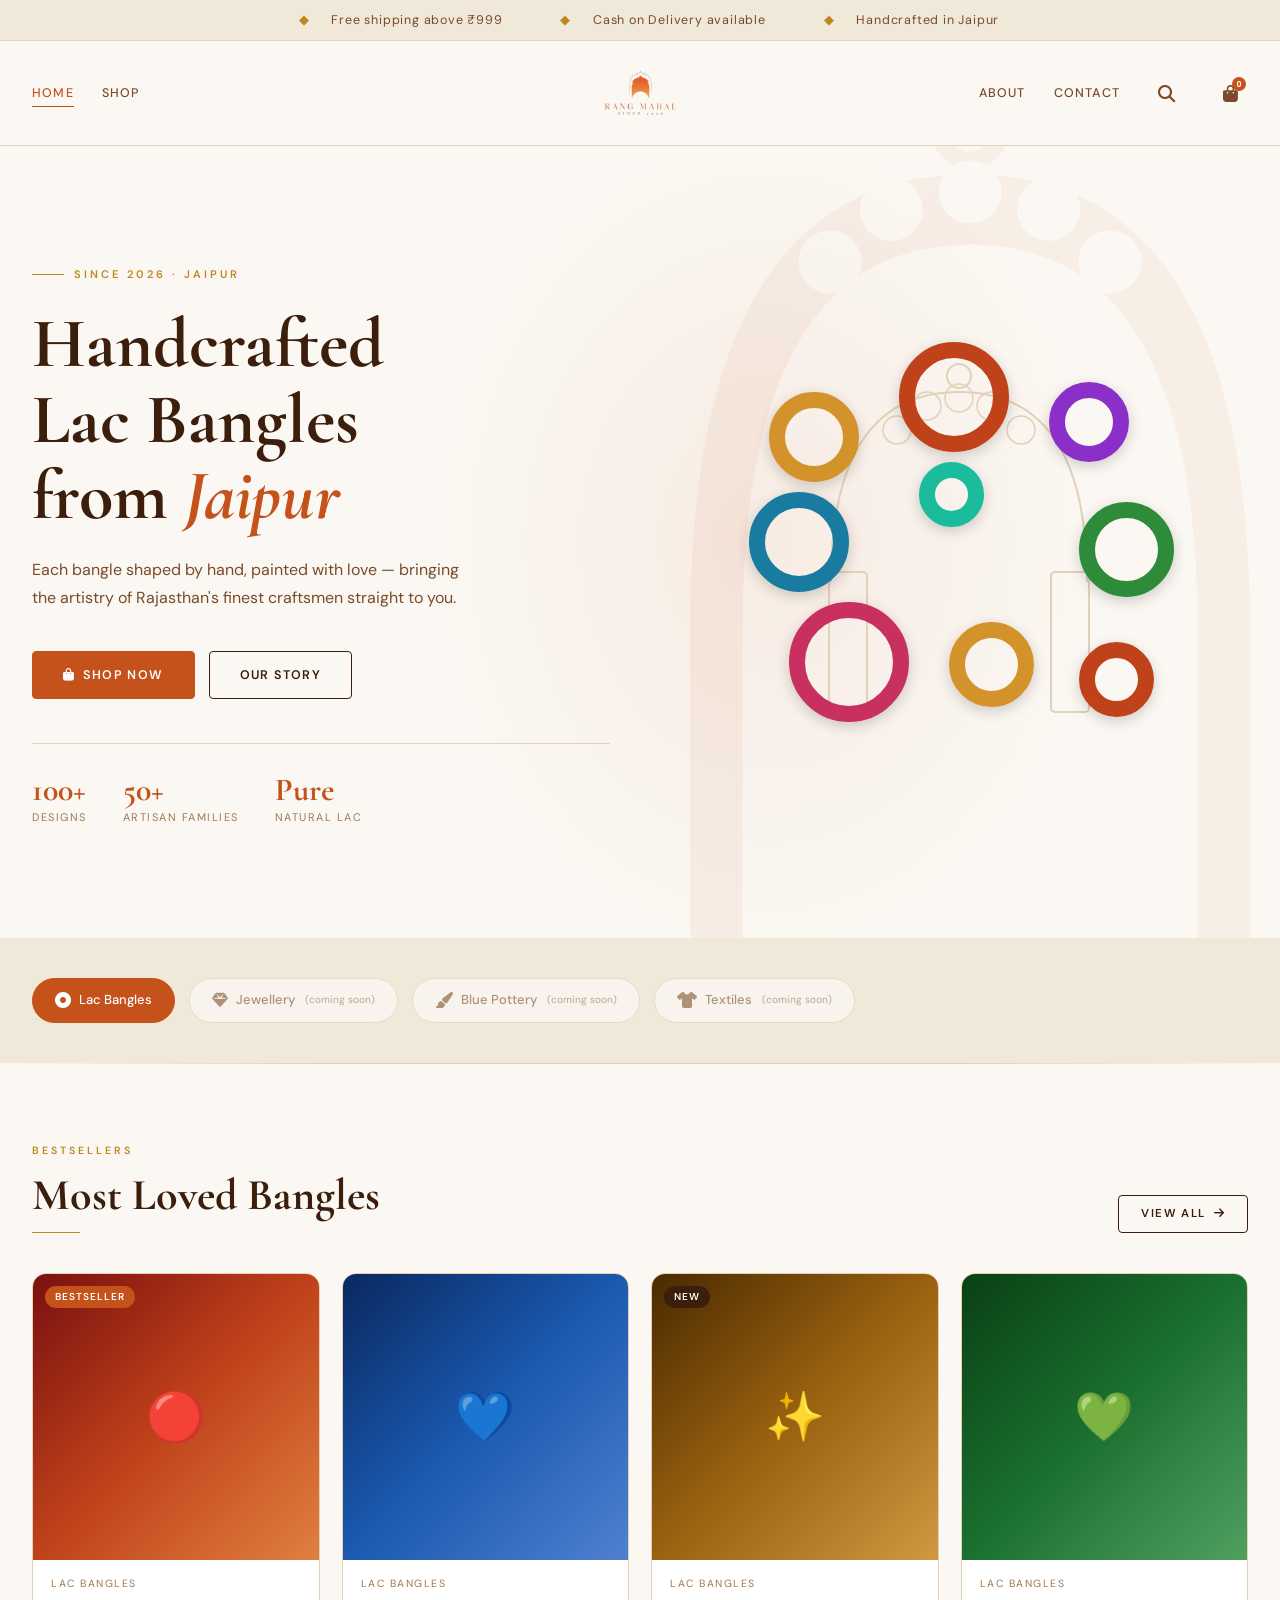
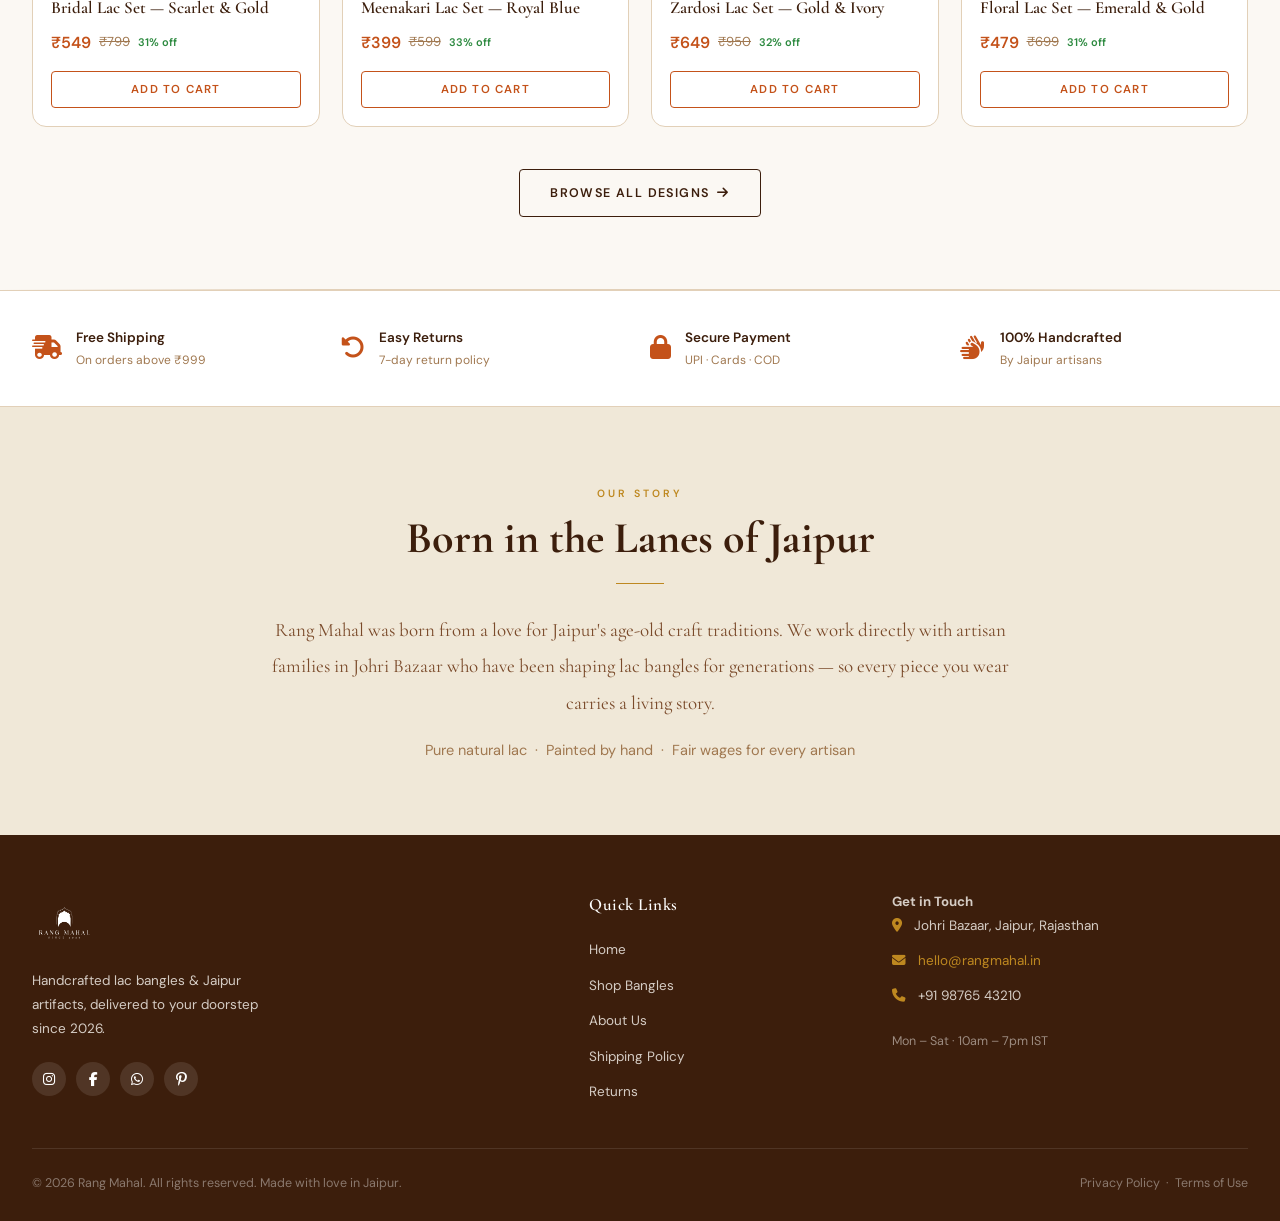
==== index.html @ 9840b1d2 "Homepage completed" ====
<!DOCTYPE html>
<html lang="en">
<head>
  <meta charset="UTF-8" />
  <meta name="viewport" content="width=device-width, initial-scale=1.0" />
  <title>Rang Mahal — Handcrafted Lac Bangles from Jaipur</title>
  <link rel="stylesheet" href="assets/css/styles.css" />
  <link rel="stylesheet" href="https://cdnjs.cloudflare.com/ajax/libs/font-awesome/6.5.0/css/all.min.css" />
  <style>

    /* ═══════════════════════════════════════════
       HERO
    ═══════════════════════════════════════════ */
    .hero {
      min-height: 88vh;
      background: var(--cream);
      display: flex; align-items: center;
      position: relative; overflow: hidden;
    }

    /* Subtle arch watermark in background */
    .hero-bg-arch {
      position: absolute;
      right: -40px; top: 50%;
      transform: translateY(-50%);
      width: 55%; max-width: 700px;
      pointer-events: none;
      opacity: 0.055;
    }

    /* Warm radial glow */
    .hero::before {
      content: '';
      position: absolute;
      top: -10%; left: 30%;
      width: 60%; height: 120%;
      background: radial-gradient(ellipse at center, rgba(196,82,26,0.08) 0%, transparent 65%);
      pointer-events: none;
    }

    .hero-wrap {
      max-width: 1280px; margin: 0 auto; padding: 60px 32px;
      display: grid; grid-template-columns: 1fr 1fr;
      align-items: center; gap: 60px;
      width: 100%; position: relative; z-index: 2;
    }

    /* ── Hero Text ─────────────────────────────── */
    .hero-eyebrow {
      display: inline-flex; align-items: center; gap: 10px;
      font-size: 11px; font-weight: 600; letter-spacing: 3px; text-transform: uppercase;
      color: var(--gold); margin-bottom: 22px;
    }
    .hero-eyebrow span { width: 32px; height: 1px; background: var(--gold); display: block; }

    .hero-title {
      font-family: 'Cormorant Garamond', serif;
      font-size: clamp(40px, 5.5vw, 72px);
      font-weight: 700; line-height: 1.08;
      color: var(--brown); margin-bottom: 22px;
    }
    .hero-title em { color: var(--orange); font-style: italic; }

    .hero-sub {
      font-size: 16px; color: var(--text-2); line-height: 1.8;
      margin-bottom: 38px; max-width: 430px;
    }

    .hero-ctas { display: flex; gap: 14px; flex-wrap: wrap; }

    .hero-note {
      margin-top: 44px; padding-top: 30px;
      border-top: 1px solid var(--border);
      display: flex; gap: 36px;
    }
    .hero-note-num {
      font-family: 'Cormorant Garamond', serif;
      font-size: 32px; font-weight: 700; color: var(--orange); line-height: 1;
    }
    .hero-note-label {
      font-size: 11px; letter-spacing: 1.5px; text-transform: uppercase;
      color: var(--text-3); margin-top: 3px;
    }

    /* ── Hero Visual: Bangle Art ───────────────── */
    .hero-visual {
      display: flex; align-items: center; justify-content: center;
    }

    .bangle-stage {
      position: relative;
      width: 440px; height: 440px;
    }

    /* Central arch frame */
    .bangle-arch {
      position: absolute; top: 50%; left: 50%;
      transform: translate(-50%, -50%);
      width: 300px; height: 360px;
    }

    /* Individual bangle rings positioned around */
    .ring {
      position: absolute;
      border-radius: 50%;
      border-style: solid;
      border-width: 16px;
      box-shadow: 0 4px 14px rgba(0,0,0,0.18);
      animation: float var(--dur, 4s) ease-in-out infinite;
      animation-delay: var(--delay, 0s);
    }

    @keyframes float {
      0%, 100% { transform: translateY(0); }
      50%       { transform: translateY(-8px); }
    }

    /* Ring positions & colors */
    .r1  { width:110px;height:110px; top:20px;  left:160px; border-color:#C0421A; --dur:3.8s; --delay:0s; }
    .r2  { width:90px; height:90px;  top:70px;  left:30px;  border-color:#D4922A; --dur:4.2s; --delay:0.4s; }
    .r3  { width:80px; height:80px;  top:60px;  left:310px; border-color:#8B2FC9; --dur:3.6s; --delay:0.8s; }
    .r4  { width:100px;height:100px; top:170px; left:10px;  border-color:#1A7BA0; --dur:4.5s; --delay:0.2s; }
    .r5  { width:95px; height:95px;  top:180px; left:340px; border-color:#2E8B3A; --dur:4.0s; --delay:1.0s; }
    .r6  { width:120px;height:120px; top:280px; left:50px;  border-color:#C83060; --dur:3.9s; --delay:0.6s; }
    .r7  { width:85px; height:85px;  top:300px; left:210px; border-color:#D4922A; --dur:4.3s; --delay:1.2s; }
    .r8  { width:75px; height:75px;  top:320px; left:340px; border-color:#C0421A; --dur:3.7s; --delay:0.3s; }
    .r9  { width:65px; height:65px;  top:140px; left:180px; border-color:#1ABC9C; --dur:4.1s; --delay:0.9s; }

    /* ═══════════════════════════════════════════
       DIVIDER
    ═══════════════════════════════════════════ */
    .divider {
      height: 1px;
      background: linear-gradient(to right, transparent, var(--border) 25%, var(--border) 75%, transparent);
    }

    /* ═══════════════════════════════════════════
       FEATURED PRODUCTS (HOMEPAGE)
    ═══════════════════════════════════════════ */
    .products-section { background: var(--cream); }

    .sec-head-row {
      display: flex; align-items: flex-end; justify-content: space-between;
      margin-bottom: 40px; flex-wrap: wrap; gap: 16px;
    }
    .sec-head-row .sec-tag  { text-align: left; }
    .sec-head-row .sec-title{ text-align: left; }

    /* ═══════════════════════════════════════════
       CATEGORY STRIP (scalable for future)
    ═══════════════════════════════════════════ */
    .cat-strip-section { background: var(--cream-2); padding: 40px 32px; }
    .cat-strip {
      max-width: 1280px; margin: 0 auto;
      display: flex; gap: 14px; flex-wrap: wrap;
    }
    .cat-pill {
      display: inline-flex; align-items: center; gap: 8px;
      padding: 11px 22px; border-radius: 40px;
      background: var(--white); border: 1.5px solid var(--border);
      font-size: 13px; font-weight: 500; color: var(--text-2);
      cursor: pointer; transition: all var(--t);
      text-decoration: none;
    }
    .cat-pill.active,
    .cat-pill:hover {
      background: var(--orange); color: #fff; border-color: var(--orange);
    }
    .cat-pill i { font-size: 16px; }
    .cat-pill .coming { font-size: 10px; opacity: 0.7; margin-left: 2px; }

    /* ═══════════════════════════════════════════
       PROMISE STRIP
    ═══════════════════════════════════════════ */
    .promise-section { background: var(--white); padding: 36px 32px; border-top: 1px solid var(--border); border-bottom: 1px solid var(--border); }
    .promise-row {
      max-width: 1280px; margin: 0 auto;
      display: grid; grid-template-columns: repeat(4,1fr);
      gap: 20px;
    }
    .promise-item {
      display: flex; align-items: center; gap: 14px;
    }
    .promise-icon { font-size: 24px; color: var(--orange); flex-shrink: 0; }
    .promise-title { font-size: 13.5px; font-weight: 600; color: var(--brown); }
    .promise-sub   { font-size: 12px; color: var(--text-3); margin-top: 2px; }

    /* ═══════════════════════════════════════════
       RESPONSIVE
    ═══════════════════════════════════════════ */
    @media (max-width: 900px) {
      .hero-wrap   { grid-template-columns: 1fr; }
      .hero-visual { display: none; }
      .promise-row { grid-template-columns: repeat(2,1fr); }
    }
    @media (max-width: 520px) {
      .hero-note { gap: 24px; flex-wrap: wrap; }
      .promise-row { grid-template-columns: 1fr; gap: 14px; }
      .cat-strip-section { padding: 30px 18px; }
    }
  </style>
</head>
<body>

<!-- ── Announcement Bar ─────────────────────────────────── -->
<div class="top-bar">
  <span><span class="dot">◆</span> Free shipping above ₹999</span>
  <span><span class="dot">◆</span> Cash on Delivery available</span>
  <span><span class="dot">◆</span> Handcrafted in Jaipur</span>
</div>

<!-- ── Navbar ──────────────────────────────────────────── -->
<nav class="navbar">
  <div class="nav-wrap">
    <div class="nav-links">
      <a href="index.html" class="nav-link active">Home</a>
      <a href="catalogue.html" class="nav-link">Shop</a>
    </div>

    <div class="nav-logo">
      <a href="index.html"><img src="assets/images/logo.png" alt="Rang Mahal" /></a>
    </div>

    <div class="nav-links nav-links-right">
      <a href="#about" class="nav-link">About</a>
      <a href="#contact" class="nav-link">Contact</a>
      <button class="nav-icon" title="Search"><i class="fas fa-search"></i></button>
      <button class="nav-icon" title="Cart" id="cartIcon">
        <i class="fas fa-shopping-bag"></i>
        <span class="cart-count" id="cartCount">0</span>
      </button>
    </div>
  </div>
</nav>

<!-- ═══════════════════════════════════════════════════════
     HERO
═══════════════════════════════════════════════════════ -->
<section class="hero">

  <!-- Large arch watermark background -->
  <svg class="hero-bg-arch" viewBox="0 0 400 500" fill="none" xmlns="http://www.w3.org/2000/svg">
    <!-- Pillars -->
    <rect x="40" y="280" width="50" height="200" fill="#C4521A"/>
    <rect x="310" y="280" width="50" height="200" fill="#C4521A"/>
    <!-- Main arch -->
    <path d="M40 300 Q40 40 200 40 Q360 40 360 300" fill="#C4521A"/>
    <!-- Inner opening -->
    <path d="M70 300 Q70 80 200 80 Q330 80 330 300 L330 480 L70 480 Z" fill="white"/>
    <!-- Finial top -->
    <circle cx="200" cy="15" r="22" fill="#C4521A"/>
    <circle cx="200" cy="15" r="12" fill="white"/>
    <!-- Scallop details -->
    <circle cx="120" cy="90"  r="18" fill="white"/>
    <circle cx="155" cy="60"  r="18" fill="white"/>
    <circle cx="200" cy="50"  r="18" fill="white"/>
    <circle cx="245" cy="60"  r="18" fill="white"/>
    <circle cx="280" cy="90"  r="18" fill="white"/>
  </svg>

  <div class="hero-wrap">
    <!-- Text -->
    <div class="hero-text">
      <div class="hero-eyebrow">
        <span></span> Since 2026 · Jaipur
      </div>
      <h1 class="hero-title">
        Handcrafted<br />Lac Bangles<br />from <em>Jaipur</em>
      </h1>
      <p class="hero-sub">
        Each bangle shaped by hand, painted with love — bringing the artistry
        of Rajasthan's finest craftsmen straight to you.
      </p>
      <div class="hero-ctas">
        <a href="catalogue.html" class="btn btn-solid">
          <i class="fas fa-shopping-bag"></i> Shop Now
        </a>
        <a href="#about" class="btn btn-outline">Our Story</a>
      </div>
      <div class="hero-note">
        <div class="hero-note-item">
          <div class="hero-note-num">100+</div>
          <div class="hero-note-label">Designs</div>
        </div>
        <div class="hero-note-item">
          <div class="hero-note-num">50+</div>
          <div class="hero-note-label">Artisan families</div>
        </div>
        <div class="hero-note-item">
          <div class="hero-note-num">Pure</div>
          <div class="hero-note-label">Natural Lac</div>
        </div>
      </div>
    </div>

    <!-- Bangle ring art -->
    <div class="hero-visual">
      <div class="bangle-stage">
        <!-- Arch outline behind rings -->
        <svg class="bangle-arch" viewBox="0 0 300 360" fill="none" xmlns="http://www.w3.org/2000/svg">
          <rect x="20" y="210" width="38" height="140" rx="4" fill="none" stroke="#E2D0B8" stroke-width="2"/>
          <rect x="242" y="210" width="38" height="140" rx="4" fill="none" stroke="#E2D0B8" stroke-width="2"/>
          <path d="M22 220 Q22 30 150 30 Q278 30 278 220" stroke="#E2D0B8" stroke-width="2" fill="none"/>
          <circle cx="150" cy="14" r="12" stroke="#E2D0B8" stroke-width="2" fill="none"/>
          <!-- Scallops -->
          <circle cx="88"  cy="68" r="14" stroke="#E2D0B8" stroke-width="1.5" fill="none"/>
          <circle cx="118" cy="44" r="14" stroke="#E2D0B8" stroke-width="1.5" fill="none"/>
          <circle cx="150" cy="36" r="14" stroke="#E2D0B8" stroke-width="1.5" fill="none"/>
          <circle cx="182" cy="44" r="14" stroke="#E2D0B8" stroke-width="1.5" fill="none"/>
          <circle cx="212" cy="68" r="14" stroke="#E2D0B8" stroke-width="1.5" fill="none"/>
        </svg>
        <!-- Rings -->
        <div class="ring r1"></div>
        <div class="ring r2"></div>
        <div class="ring r3"></div>
        <div class="ring r4"></div>
        <div class="ring r5"></div>
        <div class="ring r6"></div>
        <div class="ring r7"></div>
        <div class="ring r8"></div>
        <div class="ring r9"></div>
      </div>
    </div>
  </div>
</section>

<!-- ═══════════════════════════════════════════════════════
     CATEGORIES (scalable — just lac bangles now)
═══════════════════════════════════════════════════════ -->
<div class="cat-strip-section">
  <div class="cat-strip">
    <a href="catalogue.html" class="cat-pill active">
      <i class="fas fa-circle-dot"></i> Lac Bangles
    </a>
    <span class="cat-pill" style="opacity:0.55;cursor:default;">
      <i class="fas fa-gem"></i> Jewellery <span class="coming">(coming soon)</span>
    </span>
    <span class="cat-pill" style="opacity:0.55;cursor:default;">
      <i class="fas fa-paint-brush"></i> Blue Pottery <span class="coming">(coming soon)</span>
    </span>
    <span class="cat-pill" style="opacity:0.55;cursor:default;">
      <i class="fas fa-shirt"></i> Textiles <span class="coming">(coming soon)</span>
    </span>
  </div>
</div>

<div class="divider"></div>

<!-- ═══════════════════════════════════════════════════════
     FEATURED PRODUCTS
═══════════════════════════════════════════════════════ -->
<section class="section products-section">
  <div class="inner">
    <div class="sec-head-row">
      <div>
        <div class="sec-tag">Bestsellers</div>
        <h2 class="sec-title">Most Loved Bangles</h2>
        <div class="sec-rule" style="margin:12px 0 0;"></div>
      </div>
      <a href="catalogue.html" class="btn btn-outline btn-sm">
        View All <i class="fas fa-arrow-right"></i>
      </a>
    </div>

    <div class="grid-4">
      <!-- Card 1 -->
      <div class="card">
        <div class="card-img">
          <div class="ph ph-red">🔴</div>
          <div class="card-badge badge-hot">Bestseller</div>
          <button class="card-wish"><i class="far fa-heart"></i></button>
        </div>
        <div class="card-body">
          <div class="card-sub">Lac Bangles</div>
          <div class="card-name">Bridal Lac Set — Scarlet &amp; Gold</div>
          <div class="card-price">
            <span class="price-now">₹549</span>
            <span class="price-was">₹799</span>
            <span class="price-off">31% off</span>
          </div>
        </div>
        <div class="card-footer">
          <button class="card-btn" onclick="addCart(this)">Add to Cart</button>
        </div>
      </div>

      <!-- Card 2 -->
      <div class="card">
        <div class="card-img">
          <div class="ph ph-blue">💙</div>
          <button class="card-wish"><i class="far fa-heart"></i></button>
        </div>
        <div class="card-body">
          <div class="card-sub">Lac Bangles</div>
          <div class="card-name">Meenakari Lac Set — Royal Blue</div>
          <div class="card-price">
            <span class="price-now">₹399</span>
            <span class="price-was">₹599</span>
            <span class="price-off">33% off</span>
          </div>
        </div>
        <div class="card-footer">
          <button class="card-btn" onclick="addCart(this)">Add to Cart</button>
        </div>
      </div>

      <!-- Card 3 -->
      <div class="card">
        <div class="card-img">
          <div class="ph ph-gold">✨</div>
          <div class="card-badge badge-new">New</div>
          <button class="card-wish"><i class="far fa-heart"></i></button>
        </div>
        <div class="card-body">
          <div class="card-sub">Lac Bangles</div>
          <div class="card-name">Zardosi Lac Set — Gold &amp; Ivory</div>
          <div class="card-price">
            <span class="price-now">₹649</span>
            <span class="price-was">₹950</span>
            <span class="price-off">32% off</span>
          </div>
        </div>
        <div class="card-footer">
          <button class="card-btn" onclick="addCart(this)">Add to Cart</button>
        </div>
      </div>

      <!-- Card 4 -->
      <div class="card">
        <div class="card-img">
          <div class="ph ph-green">💚</div>
          <button class="card-wish"><i class="far fa-heart"></i></button>
        </div>
        <div class="card-body">
          <div class="card-sub">Lac Bangles</div>
          <div class="card-name">Floral Lac Set — Emerald &amp; Gold</div>
          <div class="card-price">
            <span class="price-now">₹479</span>
            <span class="price-was">₹699</span>
            <span class="price-off">31% off</span>
          </div>
        </div>
        <div class="card-footer">
          <button class="card-btn" onclick="addCart(this)">Add to Cart</button>
        </div>
      </div>
    </div>

    <div style="text-align:center;margin-top:42px;">
      <a href="catalogue.html" class="btn btn-outline">
        Browse All Designs <i class="fas fa-arrow-right"></i>
      </a>
    </div>
  </div>
</section>

<div class="divider"></div>

<!-- ═══════════════════════════════════════════════════════
     PROMISE STRIP
═══════════════════════════════════════════════════════ -->
<div class="promise-section">
  <div class="promise-row">
    <div class="promise-item">
      <div class="promise-icon"><i class="fas fa-truck-fast"></i></div>
      <div>
        <div class="promise-title">Free Shipping</div>
        <div class="promise-sub">On orders above ₹999</div>
      </div>
    </div>
    <div class="promise-item">
      <div class="promise-icon"><i class="fas fa-rotate-left"></i></div>
      <div>
        <div class="promise-title">Easy Returns</div>
        <div class="promise-sub">7-day return policy</div>
      </div>
    </div>
    <div class="promise-item">
      <div class="promise-icon"><i class="fas fa-lock"></i></div>
      <div>
        <div class="promise-title">Secure Payment</div>
        <div class="promise-sub">UPI · Cards · COD</div>
      </div>
    </div>
    <div class="promise-item">
      <div class="promise-icon"><i class="fas fa-hands"></i></div>
      <div>
        <div class="promise-title">100% Handcrafted</div>
        <div class="promise-sub">By Jaipur artisans</div>
      </div>
    </div>
  </div>
</div>

<!-- ═══════════════════════════════════════════════════════
     ABOUT (minimal)
═══════════════════════════════════════════════════════ -->
<section class="section" id="about" style="background:var(--cream-2);">
  <div class="inner" style="max-width:760px;text-align:center;">
    <div class="sec-tag">Our Story</div>
    <h2 class="sec-title" style="margin-bottom:20px;">
      Born in the Lanes of Jaipur
    </h2>
    <div class="sec-rule" style="margin:0 auto 28px;"></div>
    <p style="font-family:'Cormorant Garamond',serif;font-size:19px;color:var(--text-2);line-height:1.9;">
      Rang Mahal was born from a love for Jaipur's age-old craft traditions. We work directly with
      artisan families in Johri Bazaar who have been shaping lac bangles for generations — so every
      piece you wear carries a living story.
    </p>
    <p style="font-size:14.5px;color:var(--text-3);margin-top:16px;line-height:1.8;">
      Pure natural lac &nbsp;·&nbsp; Painted by hand &nbsp;·&nbsp; Fair wages for every artisan
    </p>
  </div>
</section>

<!-- ═══════════════════════════════════════════════════════
     FOOTER
═══════════════════════════════════════════════════════ -->
<footer class="footer" id="contact">
  <div class="footer-grid">
    <!-- Brand -->
    <div>
      <div class="footer-logo"><img src="assets/images/logo.png" alt="Rang Mahal" /></div>
      <p class="footer-desc">
        Handcrafted lac bangles &amp; Jaipur artifacts, delivered to your doorstep since 2026.
      </p>
      <div class="footer-socials">
        <a href="#" class="social-btn"><i class="fab fa-instagram"></i></a>
        <a href="#" class="social-btn"><i class="fab fa-facebook-f"></i></a>
        <a href="#" class="social-btn"><i class="fab fa-whatsapp"></i></a>
        <a href="#" class="social-btn"><i class="fab fa-pinterest-p"></i></a>
      </div>
    </div>

    <!-- Links -->
    <div class="footer-col">
      <h5>Quick Links</h5>
      <ul class="footer-list">
        <li><a href="index.html">Home</a></li>
        <li><a href="catalogue.html">Shop Bangles</a></li>
        <li><a href="#about">About Us</a></li>
        <li><a href="#">Shipping Policy</a></li>
        <li><a href="#">Returns</a></li>
      </ul>
    </div>

    <!-- Contact -->
    <div class="footer-contact">
      <h5>Get in Touch</h5>
      <p>
        <i class="fas fa-location-dot" style="color:var(--gold);margin-right:8px;"></i>
        Johri Bazaar, Jaipur, Rajasthan
      </p>
      <p style="margin-top:8px;">
        <i class="fas fa-envelope" style="color:var(--gold);margin-right:8px;"></i>
        <a href="mailto:hello@rangmahal.in">hello@rangmahal.in</a>
      </p>
      <p style="margin-top:8px;">
        <i class="fas fa-phone" style="color:var(--gold);margin-right:8px;"></i>
        +91 98765 43210
      </p>
      <p style="margin-top:20px;font-size:12.5px;color:rgba(251,248,243,0.5);">Mon – Sat · 10am – 7pm IST</p>
    </div>
  </div>

  <div class="footer-bottom">
    <span>© 2026 Rang Mahal. All rights reserved. Made with love in Jaipur.</span>
    <span>Privacy Policy &nbsp;·&nbsp; Terms of Use</span>
  </div>
</footer>

<script>
  let cartCount = 0;
  function addCart(btn) {
    cartCount++;
    document.getElementById('cartCount').textContent = cartCount;
    btn.textContent = '✓ Added';
    btn.style.background = '#2D8A40';
    btn.style.color = '#fff';
    btn.style.borderColor = '#2D8A40';
    setTimeout(() => {
      btn.textContent = 'Add to Cart';
      btn.style.cssText = '';
    }, 1600);
  }
</script>
</body>
</html>
---- assets/css/styles.css ----
/* ============================================================
   RANG MAHAL — Global Styles
   Cream #FBF8F3 | Orange #C4521A | Brown #3C1E0C | Gold #BE8820
   ============================================================ */

@import url('https://fonts.googleapis.com/css2?family=Cormorant+Garamond:ital,wght@0,400;0,500;0,600;0,700;1,400;1,600&family=DM+Sans:wght@300;400;500;600&display=swap');

*, *::before, *::after { box-sizing: border-box; margin: 0; padding: 0; }

:root {
  --cream:     #FBF8F3;
  --cream-2:   #F0E8D8;
  --white:     #FFFFFF;
  --brown:     #3C1E0C;
  --brown-2:   #7A4A2A;
  --orange:    #C4521A;
  --orange-2:  #E06B2A;
  --gold:      #BE8820;
  --border:    #E2D0B8;
  --text:      #3C1E0C;
  --text-2:    #7A4A2A;
  --text-3:    #A07850;
  --shadow:    0 2px 16px rgba(60,30,12,0.09);
  --shadow-2:  0 8px 36px rgba(60,30,12,0.14);
  --r:         8px;
  --r-lg:      14px;
  --t:         0.25s ease;
}

html { scroll-behavior: smooth; }

body {
  font-family: 'DM Sans', sans-serif;
  background: var(--cream);
  color: var(--text);
  line-height: 1.6;
  overflow-x: hidden;
}

img { display: block; max-width: 100%; }
a   { text-decoration: none; color: inherit; }

/* ── Announcement Bar ─────────────────────────────────────── */
.top-bar {
  background: var(--cream-2);
  border-bottom: 1px solid var(--border);
  text-align: center;
  padding: 10px 20px;
  font-size: 12.5px;
  color: var(--brown-2);
  letter-spacing: 0.8px;
}
.top-bar span { margin: 0 18px; }
.top-bar .dot { color: var(--gold); }

/* ── Navbar ───────────────────────────────────────────────── */
.navbar {
  background: var(--cream);
  border-bottom: 1px solid var(--border);
  position: sticky; top: 0; z-index: 999;
}
.nav-wrap {
  max-width: 1280px; margin: 0 auto;
  padding: 0 32px;
  display: grid;
  grid-template-columns: 1fr auto 1fr;
  align-items: center;
  height: 104px;
}
.nav-links { display: flex; align-items: center; gap: 28px; }
.nav-links-right { justify-content: flex-end; }

.nav-link {
  font-size: 12.5px; font-weight: 500;
  letter-spacing: 1.2px; text-transform: uppercase;
  color: var(--text-2);
  transition: color var(--t);
  position: relative;
}
.nav-link::after {
  content: ''; position: absolute; bottom: -4px; left: 0;
  width: 0; height: 1px; background: var(--orange);
  transition: width var(--t);
}
.nav-link:hover,
.nav-link.active { color: var(--orange); }
.nav-link:hover::after,
.nav-link.active::after { width: 100%; }

.nav-logo img { height: 90px; display: block; }

.nav-icon {
  background: none; border: none; cursor: pointer;
  color: var(--text-2); font-size: 17px;
  transition: color var(--t); position: relative;
  width: 36px; height: 36px;
  display: flex; align-items: center; justify-content: center;
  border-radius: 50%;
}
.nav-icon:hover { color: var(--orange); background: var(--cream-2); }

.cart-count {
  position: absolute; top: 2px; right: 2px;
  background: var(--orange); color: #fff;
  font-size: 9px; font-weight: 700;
  width: 14px; height: 14px; border-radius: 50%;
  display: flex; align-items: center; justify-content: center;
}

/* ── Buttons ──────────────────────────────────────────────── */
.btn {
  display: inline-flex; align-items: center; gap: 8px;
  padding: 13px 30px; border-radius: 4px;
  font-family: 'DM Sans', sans-serif;
  font-size: 12.5px; font-weight: 600;
  letter-spacing: 1.4px; text-transform: uppercase;
  cursor: pointer; border: 1.5px solid transparent;
  transition: all var(--t);
}
.btn-solid {
  background: var(--orange); color: #fff; border-color: var(--orange);
}
.btn-solid:hover { background: var(--brown); border-color: var(--brown); }

.btn-outline {
  background: transparent; color: var(--brown); border-color: var(--brown);
}
.btn-outline:hover { background: var(--brown); color: var(--cream); }

.btn-sm { padding: 9px 22px; font-size: 11.5px; }

/* ── Product Card ─────────────────────────────────────────── */
.card {
  background: var(--white);
  border-radius: var(--r-lg);
  overflow: hidden;
  border: 1px solid var(--border);
  transition: box-shadow var(--t), transform var(--t);
}
.card:hover { box-shadow: var(--shadow-2); transform: translateY(-4px); }

.card-img {
  aspect-ratio: 1/1;
  overflow: hidden;
  background: var(--cream-2);
  position: relative;
}
.card-img img,
.card-placeholder {
  width: 100%; height: 100%;
  object-fit: cover;
  transition: transform 0.4s ease;
}
.card:hover .card-img img,
.card:hover .card-placeholder { transform: scale(1.05); }

.card-badge {
  position: absolute; top: 12px; left: 12px;
  padding: 3px 10px; border-radius: 20px;
  font-size: 10px; font-weight: 600; letter-spacing: 1px;
  text-transform: uppercase;
}
.badge-new  { background: var(--brown);  color: var(--cream); }
.badge-hot  { background: var(--orange); color: #fff; }
.badge-sale { background: #B52828;       color: #fff; }

.card-wish {
  position: absolute; top: 12px; right: 12px;
  width: 32px; height: 32px; border-radius: 50%;
  background: rgba(255,255,255,0.9);
  border: none; cursor: pointer;
  display: flex; align-items: center; justify-content: center;
  font-size: 14px; color: var(--text-3);
  transition: all var(--t);
  opacity: 0;
}
.card:hover .card-wish { opacity: 1; }
.card-wish:hover { color: #B52828; background: #fff; }

.card-body { padding: 16px 18px; }
.card-sub  { font-size: 10.5px; letter-spacing: 1.5px; text-transform: uppercase; color: var(--text-3); margin-bottom: 5px; }
.card-name { font-family: 'Cormorant Garamond', serif; font-size: 17px; font-weight: 600; color: var(--brown); line-height: 1.3; margin-bottom: 10px; }

.card-price { display: flex; align-items: center; gap: 8px; }
.price-now  { font-size: 16px; font-weight: 600; color: var(--orange); }
.price-was  { font-size: 13px; color: var(--text-3); text-decoration: line-through; }
.price-off  { font-size: 11px; font-weight: 600; color: #2D8A40; }

.card-footer { padding: 0 18px 18px; }
.card-btn {
  width: 100%; padding: 10px; border-radius: 4px;
  background: transparent;
  border: 1px solid var(--orange); color: var(--orange);
  font-family: 'DM Sans', sans-serif;
  font-size: 11.5px; font-weight: 600; letter-spacing: 1.2px; text-transform: uppercase;
  cursor: pointer; transition: all var(--t);
}
.card-btn:hover { background: var(--orange); color: #fff; }

/* ── Section Wrapper ──────────────────────────────────────── */
.section { padding: 72px 32px; }
.inner   { max-width: 1280px; margin: 0 auto; }

/* ── Section Header ───────────────────────────────────────── */
.sec-head { text-align: center; margin-bottom: 48px; }
.sec-tag  {
  display: inline-block;
  font-size: 10.5px; font-weight: 600; letter-spacing: 3px; text-transform: uppercase;
  color: var(--gold); margin-bottom: 10px;
}
.sec-title {
  font-family: 'Cormorant Garamond', serif;
  font-size: clamp(28px, 4vw, 44px);
  font-weight: 700; color: var(--brown); line-height: 1.15;
}
.sec-rule {
  width: 48px; height: 1px; background: var(--gold);
  margin: 14px auto 0;
}

/* ── Product Grid ─────────────────────────────────────────── */
.grid-4 { display: grid; grid-template-columns: repeat(4,1fr); gap: 22px; }
.grid-3 { display: grid; grid-template-columns: repeat(3,1fr); gap: 22px; }

/* ── Footer ───────────────────────────────────────────────── */
.footer {
  background: var(--brown);
  color: rgba(251,248,243,0.8);
  padding: 56px 32px 28px;
}
.footer-grid {
  max-width: 1280px; margin: 0 auto;
  display: grid; grid-template-columns: 2fr 1fr 1.4fr;
  gap: 48px;
  padding-bottom: 44px;
  border-bottom: 1px solid rgba(255,255,255,0.1);
}
.footer-logo img { height: 64px; filter: brightness(0) invert(1); margin-bottom: 14px; }
.footer-desc { font-size: 13.5px; line-height: 1.8; max-width: 260px; }

.footer-socials { display: flex; gap: 10px; margin-top: 20px; }
.social-btn {
  width: 34px; height: 34px; border-radius: 50%;
  background: rgba(255,255,255,0.1); color: #fff;
  display: flex; align-items: center; justify-content: center;
  font-size: 14px; transition: background var(--t);
}
.social-btn:hover { background: var(--orange); }

.footer-col h5 {
  font-family: 'Cormorant Garamond', serif;
  font-size: 17px; font-weight: 600; color: #fff;
  margin-bottom: 18px; letter-spacing: 0.5px;
}
.footer-list { list-style: none; display: flex; flex-direction: column; gap: 10px; }
.footer-list a { font-size: 13.5px; transition: color var(--t); }
.footer-list a:hover { color: #fff; }

.footer-contact p { font-size: 13.5px; line-height: 2; }
.footer-contact a { color: var(--gold); }
.footer-contact a:hover { color: #fff; }

.footer-bottom {
  max-width: 1280px; margin: 0 auto; padding-top: 24px;
  display: flex; justify-content: space-between; align-items: center;
  font-size: 12.5px; color: rgba(255,255,255,0.4); flex-wrap: wrap; gap: 12px;
}

/* ── Placeholder art colors ───────────────────────────────── */
.ph { width:100%; height:100%; display:flex; align-items:center; justify-content:center; font-size:48px; }
.ph-red    { background: linear-gradient(135deg,#7A1010,#C0421A,#E08040); }
.ph-blue   { background: linear-gradient(135deg,#0A2860,#1A5AB0,#5080D0); }
.ph-green  { background: linear-gradient(135deg,#0A4015,#1A7030,#50A060); }
.ph-purple { background: linear-gradient(135deg,#380C60,#6A2AA0,#A060D0); }
.ph-pink   { background: linear-gradient(135deg,#6A0A30,#B02858,#E06080); }
.ph-teal   { background: linear-gradient(135deg,#083A32,#186858,#40A090); }
.ph-gold   { background: linear-gradient(135deg,#4A2A00,#9A6210,#D09840); }
.ph-maroon { background: linear-gradient(135deg,#480410,#801828,#B84060); }
.ph-ivory  { background: linear-gradient(135deg,#4A2C10,#7A5028,#C09060); }
.ph-saffron{ background: linear-gradient(135deg,#6A2800,#B05010,#E08030); }
.ph-navy   { background: linear-gradient(135deg,#080C30,#182058,#3040A0); }
.ph-rose   { background: linear-gradient(135deg,#5A1428,#9A2848,#D06080); }

/* ── Responsive ───────────────────────────────────────────── */
@media (max-width: 1024px) {
  .grid-4 { grid-template-columns: repeat(2,1fr); }
}
@media (max-width: 768px) {
  .nav-links { display: none; }
  .nav-wrap  { grid-template-columns: auto 1fr auto; }
  .nav-logo  { text-align: center; }
  .footer-grid { grid-template-columns: 1fr 1fr; gap: 32px; }
  .grid-3    { grid-template-columns: repeat(2,1fr); }
}
@media (max-width: 520px) {
  .section   { padding: 52px 18px; }
  .footer    { padding: 44px 18px 24px; }
  .footer-grid { grid-template-columns: 1fr; gap: 28px; }
  .grid-4, .grid-3 { grid-template-columns: repeat(2,1fr); gap: 14px; }
}
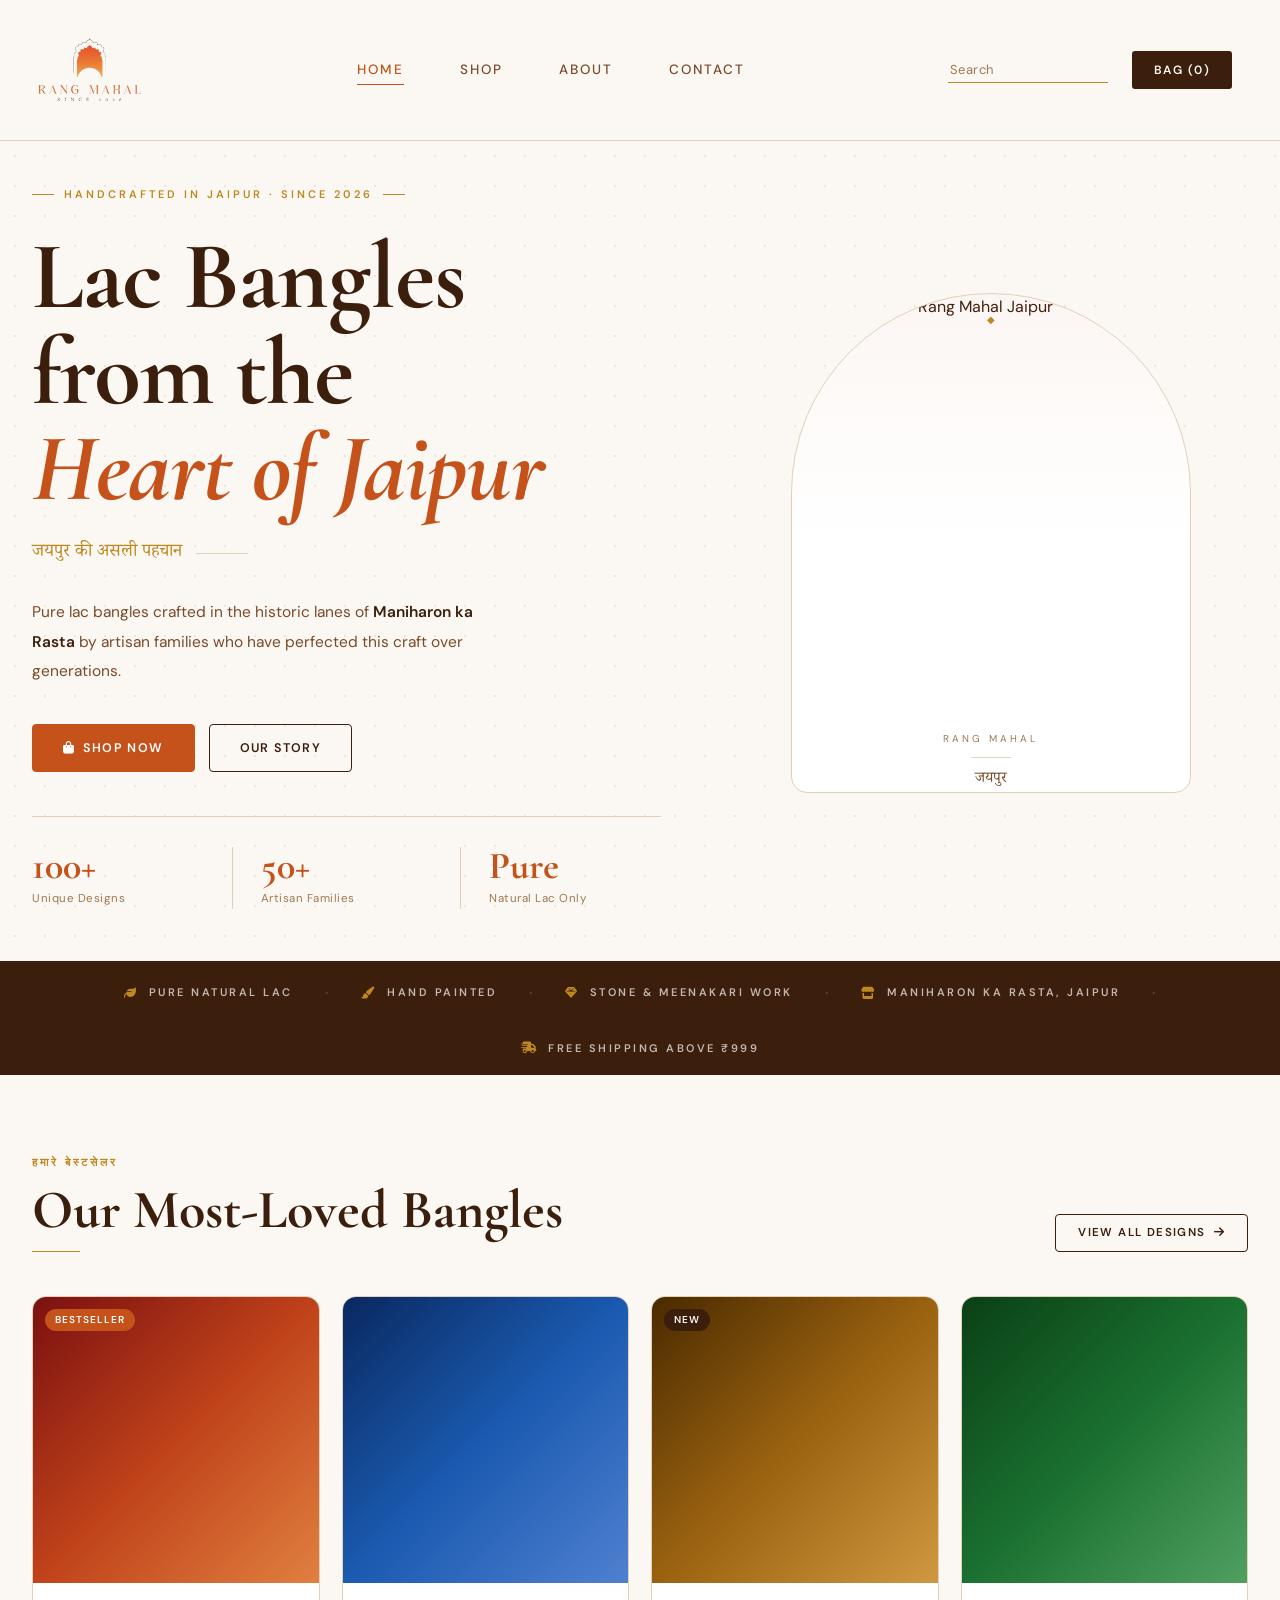
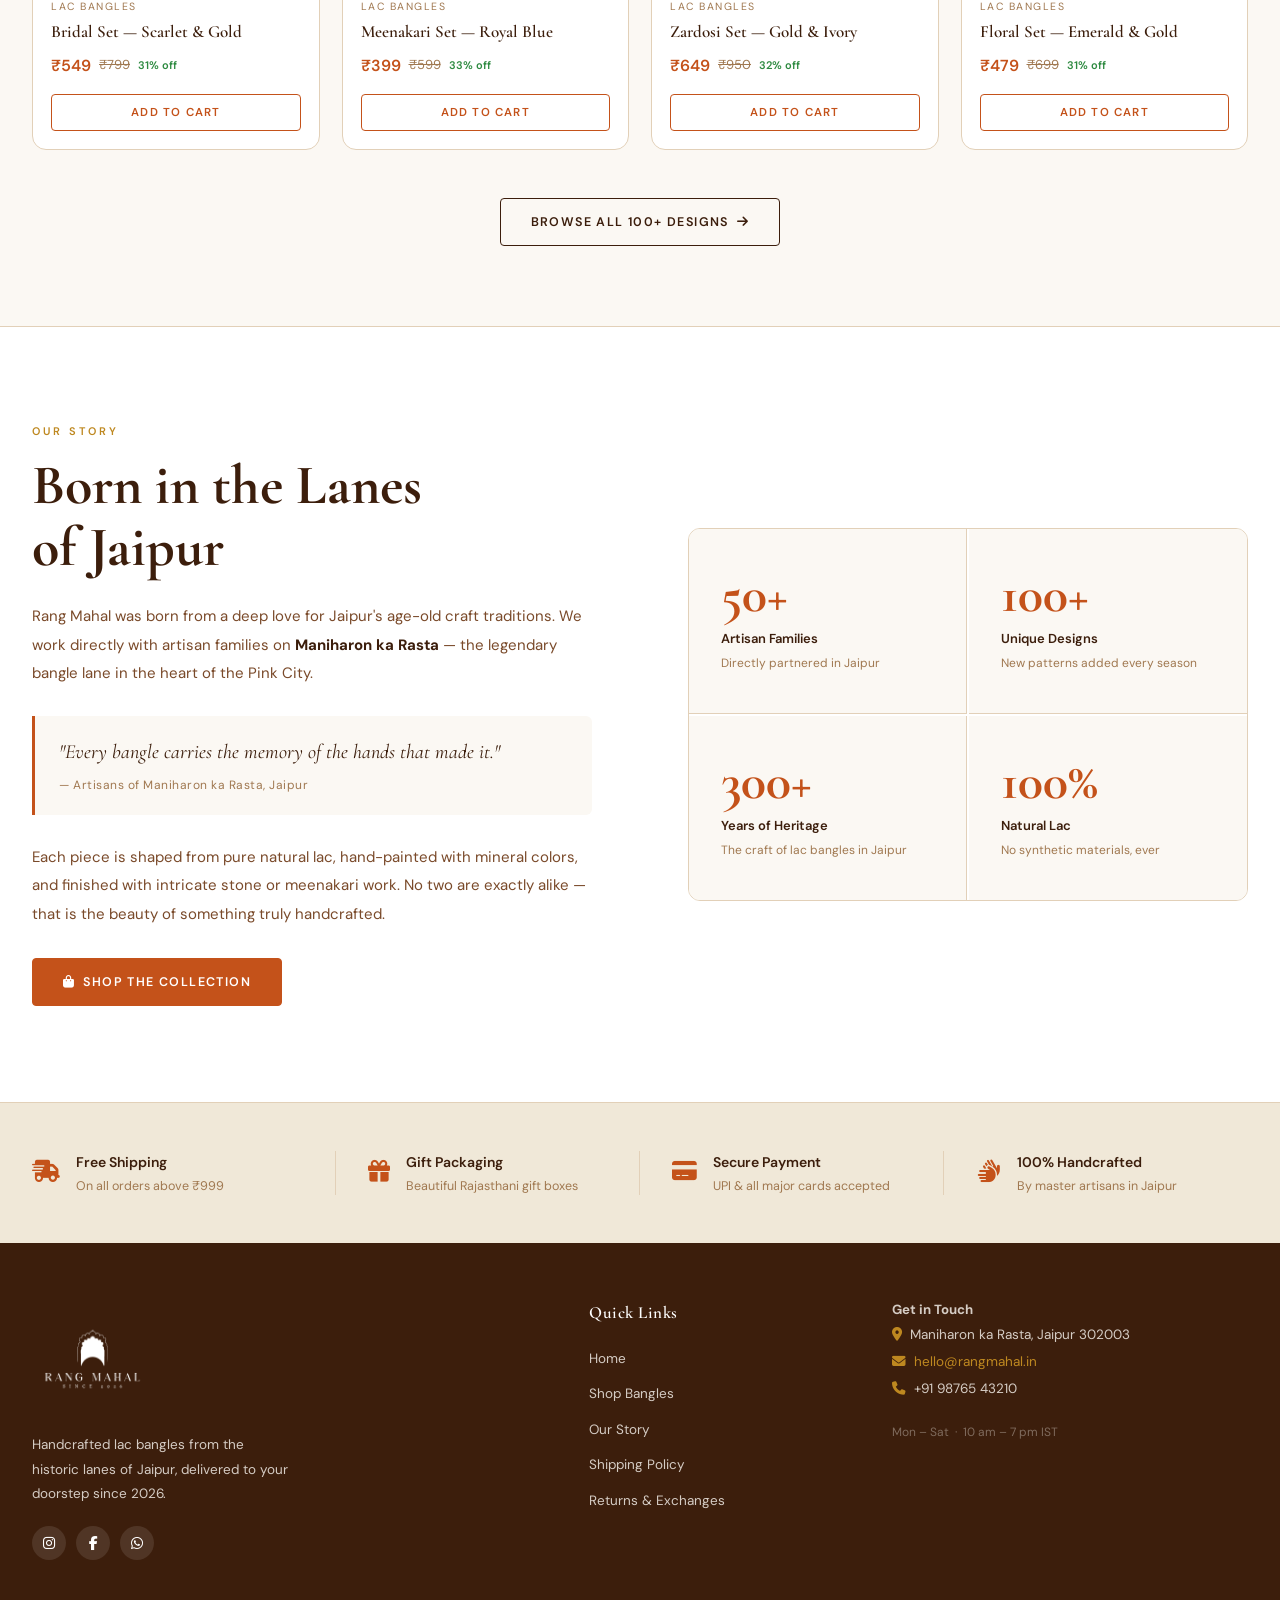
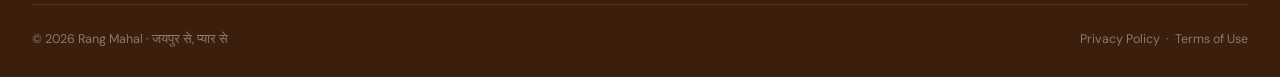
==== commit 38a2a48a: "Updated homepage and add product detail and checkout page" ====
--- a/index.html
+++ b/index.html
@@ -8,563 +8,661 @@
   <link rel="stylesheet" href="https://cdnjs.cloudflare.com/ajax/libs/font-awesome/6.5.0/css/all.min.css" />
   <style>
 
-    /* ═══════════════════════════════════════════
+    /* ════════════════════════════════════════
        HERO
-    ═══════════════════════════════════════════ */
+    ════════════════════════════════════════ */
     .hero {
-      min-height: 88vh;
       background: var(--cream);
       display: flex; align-items: center;
+      padding: 36px 32px 52px;
       position: relative; overflow: hidden;
     }
 
-    /* Subtle arch watermark in background */
-    .hero-bg-arch {
-      position: absolute;
-      right: -40px; top: 50%;
-      transform: translateY(-50%);
-      width: 55%; max-width: 700px;
-      pointer-events: none;
-      opacity: 0.055;
-    }
-
-    /* Warm radial glow */
+    /* very faint dot texture */
     .hero::before {
       content: '';
-      position: absolute;
-      top: -10%; left: 30%;
-      width: 60%; height: 120%;
-      background: radial-gradient(ellipse at center, rgba(196,82,26,0.08) 0%, transparent 65%);
+      position: absolute; inset: 0;
+      background-image: radial-gradient(var(--border) 1px, transparent 1px);
+      background-size: 30px 30px;
+      opacity: 0.45;
       pointer-events: none;
     }
 
     .hero-wrap {
-      max-width: 1280px; margin: 0 auto; padding: 60px 32px;
-      display: grid; grid-template-columns: 1fr 1fr;
-      align-items: center; gap: 60px;
-      width: 100%; position: relative; z-index: 2;
-    }
-
-    /* ── Hero Text ─────────────────────────────── */
+      max-width: 1280px; margin: 0 auto; width: 100%;
+      display: grid; grid-template-columns: 55fr 45fr;
+      gap: 72px; align-items: center;
+      position: relative; z-index: 1;
+    }
+
+    /* ── Left: Text ── */
     .hero-eyebrow {
       display: inline-flex; align-items: center; gap: 10px;
       font-size: 11px; font-weight: 600; letter-spacing: 3px; text-transform: uppercase;
-      color: var(--gold); margin-bottom: 22px;
-    }
-    .hero-eyebrow span { width: 32px; height: 1px; background: var(--gold); display: block; }
-
-    .hero-title {
+      color: var(--gold); margin-bottom: 26px;
+    }
+    .hero-eyebrow::before,
+    .hero-eyebrow::after {
+      content: ''; display: block;
+      width: 22px; height: 1px; background: var(--gold);
+    }
+
+    .hero-h1 {
       font-family: 'Cormorant Garamond', serif;
-      font-size: clamp(40px, 5.5vw, 72px);
-      font-weight: 700; line-height: 1.08;
-      color: var(--brown); margin-bottom: 22px;
-    }
-    .hero-title em { color: var(--orange); font-style: italic; }
-
-    .hero-sub {
-      font-size: 16px; color: var(--text-2); line-height: 1.8;
-      margin-bottom: 38px; max-width: 430px;
-    }
-
-    .hero-ctas { display: flex; gap: 14px; flex-wrap: wrap; }
-
-    .hero-note {
-      margin-top: 44px; padding-top: 30px;
+      font-size: clamp(56px, 7.5vw, 96px);
+      font-weight: 700; color: var(--brown);
+      line-height: 1.0; letter-spacing: -1px;
+      margin-bottom: 22px;
+    }
+    .hero-h1 em { color: var(--orange); font-style: italic; }
+
+    /* Hindi — only one line, tasteful */
+    .hero-hindi {
+      font-family: 'Noto Serif Devanagari', serif;
+      font-size: 18px; color: var(--gold);
+      display: flex; align-items: center; gap: 14px;
+      margin-bottom: 30px;
+    }
+    .hero-hindi::after {
+      content: ''; flex: 0 0 52px; height: 1px; background: var(--border);
+    }
+
+    .hero-desc {
+      font-size: 15.5px; line-height: 1.9; color: var(--text-2);
+      max-width: 460px; margin-bottom: 38px;
+    }
+    .hero-desc strong { color: var(--brown); font-weight: 600; }
+
+    .hero-ctas { display: flex; gap: 14px; margin-bottom: 44px; flex-wrap: wrap; }
+
+    /* Stats row */
+    .hero-stats {
+      display: flex; gap: 0;
       border-top: 1px solid var(--border);
-      display: flex; gap: 36px;
-    }
-    .hero-note-num {
+      padding-top: 30px;
+    }
+    .hero-stat {
+      flex: 1; padding-right: 28px;
+      border-right: 1px solid var(--border);
+      margin-right: 28px;
+    }
+    .hero-stat:last-child { border-right: none; padding-right: 0; margin-right: 0; }
+    .stat-n {
       font-family: 'Cormorant Garamond', serif;
-      font-size: 32px; font-weight: 700; color: var(--orange); line-height: 1;
-    }
-    .hero-note-label {
-      font-size: 11px; letter-spacing: 1.5px; text-transform: uppercase;
-      color: var(--text-3); margin-top: 3px;
-    }
-
-    /* ── Hero Visual: Bangle Art ───────────────── */
+      font-size: 38px; font-weight: 700; color: var(--orange); line-height: 1;
+    }
+    .stat-l { font-size: 11.5px; color: var(--text-3); letter-spacing: 0.5px; margin-top: 5px; }
+
+    /* ── Right: Arch Visual ── */
     .hero-visual {
+      display: flex; justify-content: center; align-items: center;
+    }
+
+    .arch-frame {
+      width: 400px; height: 500px;
+      border-radius: 200px 200px 16px 16px;
+      border: 1.5px solid var(--border);
+      background: var(--white);
+      display: flex; flex-direction: column;
+      align-items: center; justify-content: flex-start;
+      position: relative; overflow: hidden;
+    }
+
+    /* Warm glow at top */
+    .arch-frame::before {
+      content: '';
+      position: absolute; top: 0; left: 0; right: 0; height: 50%;
+      background: linear-gradient(180deg, rgba(196,82,26,0.05) 0%, transparent 100%);
+      pointer-events: none;
+    }
+
+    /* Gold keystone */
+    .arch-frame::after {
+      content: '◆';
+      position: absolute; top: 18px; left: 50%; transform: translateX(-50%);
+      font-size: 10px; color: var(--gold); z-index: 2;
+    }
+
+    /* ── Bangle photo inside arch ── */
+    .arch-img {
+      width: 100%;
+      flex: 1;
+      object-fit: cover;
+      object-position: center;
+      display: block;
+    }
+
+    .arch-label {
+      font-size: 10px; letter-spacing: 3px; text-transform: uppercase;
+      color: var(--text-3); margin-top: 22px; z-index: 2;
+    }
+
+    .arch-sep {
+      width: 40px; height: 1px; background: var(--border);
+      margin: 10px 0; z-index: 2;
+    }
+
+    .arch-sub {
+      font-family: 'Noto Serif Devanagari', serif;
+      font-size: 15px; color: var(--text-2); z-index: 2;
+    }
+
+    /* ════════════════════════════════════════
+       CRAFT BAND (divider between hero & products)
+    ════════════════════════════════════════ */
+    .craft-band {
+      background: var(--brown);
+      padding: 18px 32px;
       display: flex; align-items: center; justify-content: center;
-    }
-
-    .bangle-stage {
-      position: relative;
-      width: 440px; height: 440px;
-    }
-
-    /* Central arch frame */
-    .bangle-arch {
-      position: absolute; top: 50%; left: 50%;
-      transform: translate(-50%, -50%);
-      width: 300px; height: 360px;
-    }
-
-    /* Individual bangle rings positioned around */
-    .ring {
-      position: absolute;
-      border-radius: 50%;
-      border-style: solid;
-      border-width: 16px;
-      box-shadow: 0 4px 14px rgba(0,0,0,0.18);
-      animation: float var(--dur, 4s) ease-in-out infinite;
-      animation-delay: var(--delay, 0s);
-    }
-
-    @keyframes float {
-      0%, 100% { transform: translateY(0); }
-      50%       { transform: translateY(-8px); }
-    }
-
-    /* Ring positions & colors */
-    .r1  { width:110px;height:110px; top:20px;  left:160px; border-color:#C0421A; --dur:3.8s; --delay:0s; }
-    .r2  { width:90px; height:90px;  top:70px;  left:30px;  border-color:#D4922A; --dur:4.2s; --delay:0.4s; }
-    .r3  { width:80px; height:80px;  top:60px;  left:310px; border-color:#8B2FC9; --dur:3.6s; --delay:0.8s; }
-    .r4  { width:100px;height:100px; top:170px; left:10px;  border-color:#1A7BA0; --dur:4.5s; --delay:0.2s; }
-    .r5  { width:95px; height:95px;  top:180px; left:340px; border-color:#2E8B3A; --dur:4.0s; --delay:1.0s; }
-    .r6  { width:120px;height:120px; top:280px; left:50px;  border-color:#C83060; --dur:3.9s; --delay:0.6s; }
-    .r7  { width:85px; height:85px;  top:300px; left:210px; border-color:#D4922A; --dur:4.3s; --delay:1.2s; }
-    .r8  { width:75px; height:75px;  top:320px; left:340px; border-color:#C0421A; --dur:3.7s; --delay:0.3s; }
-    .r9  { width:65px; height:65px;  top:140px; left:180px; border-color:#1ABC9C; --dur:4.1s; --delay:0.9s; }
-
-    /* ═══════════════════════════════════════════
-       DIVIDER
-    ═══════════════════════════════════════════ */
-    .divider {
-      height: 1px;
-      background: linear-gradient(to right, transparent, var(--border) 25%, var(--border) 75%, transparent);
-    }
-
-    /* ═══════════════════════════════════════════
-       FEATURED PRODUCTS (HOMEPAGE)
-    ═══════════════════════════════════════════ */
-    .products-section { background: var(--cream); }
-
-    .sec-head-row {
+      gap: 0;
+      overflow: hidden;
+    }
+    .craft-band-inner {
+      display: flex; align-items: center; justify-content: center;
+      gap: 32px; flex-wrap: wrap;
+    }
+    .craft-item {
+      display: flex; align-items: center; gap: 10px;
+      font-size: 11px; font-weight: 600; letter-spacing: 2.5px;
+      text-transform: uppercase; color: rgba(251,248,243,0.7);
+    }
+    .craft-item i { color: var(--gold); font-size: 12px; }
+    .craft-sep { color: rgba(251,248,243,0.2); font-size: 18px; }
+
+    /* ════════════════════════════════════════
+       PRODUCTS SECTION
+    ════════════════════════════════════════ */
+    .products-section { background: var(--cream); padding: 80px 32px; }
+    .products-inner   { max-width: 1280px; margin: 0 auto; }
+
+    .sec-head-split {
       display: flex; align-items: flex-end; justify-content: space-between;
-      margin-bottom: 40px; flex-wrap: wrap; gap: 16px;
-    }
-    .sec-head-row .sec-tag  { text-align: left; }
-    .sec-head-row .sec-title{ text-align: left; }
-
-    /* ═══════════════════════════════════════════
-       CATEGORY STRIP (scalable for future)
-    ═══════════════════════════════════════════ */
-    .cat-strip-section { background: var(--cream-2); padding: 40px 32px; }
-    .cat-strip {
+      margin-bottom: 44px; gap: 20px; flex-wrap: wrap;
+    }
+    .sec-head-split .sec-tag { display: block; margin-bottom: 8px; }
+    .sec-head-split .sec-title { line-height: 1.1; }
+
+    /* ════════════════════════════════════════
+       ABOUT SECTION
+    ════════════════════════════════════════ */
+    .about-section {
+      background: var(--white);
+      padding: 96px 32px;
+      border-top: 1px solid var(--border);
+    }
+    .about-inner {
       max-width: 1280px; margin: 0 auto;
-      display: flex; gap: 14px; flex-wrap: wrap;
-    }
-    .cat-pill {
-      display: inline-flex; align-items: center; gap: 8px;
-      padding: 11px 22px; border-radius: 40px;
-      background: var(--white); border: 1.5px solid var(--border);
-      font-size: 13px; font-weight: 500; color: var(--text-2);
-      cursor: pointer; transition: all var(--t);
-      text-decoration: none;
-    }
-    .cat-pill.active,
-    .cat-pill:hover {
-      background: var(--orange); color: #fff; border-color: var(--orange);
-    }
-    .cat-pill i { font-size: 16px; }
-    .cat-pill .coming { font-size: 10px; opacity: 0.7; margin-left: 2px; }
-
-    /* ═══════════════════════════════════════════
+      display: grid; grid-template-columns: 1fr 1fr;
+      gap: 96px; align-items: center;
+    }
+
+    .about-tag { color: var(--gold); font-size: 11px; font-weight: 600; letter-spacing: 3px; text-transform: uppercase; margin-bottom: 14px; }
+    .about-h2 {
+      font-family: 'Cormorant Garamond', serif;
+      font-size: clamp(36px, 4.5vw, 56px);
+      font-weight: 700; color: var(--brown);
+      line-height: 1.1; margin-bottom: 24px;
+    }
+    .about-p {
+      font-size: 15px; line-height: 1.9; color: var(--text-2);
+      margin-bottom: 18px;
+    }
+    .about-p strong { color: var(--brown); }
+
+    .about-quote {
+      margin: 28px 0;
+      padding: 20px 24px;
+      border-left: 3px solid var(--orange);
+      background: var(--cream);
+      border-radius: 0 6px 6px 0;
+    }
+    .about-quote p {
+      font-family: 'Cormorant Garamond', serif;
+      font-size: 20px; font-style: italic;
+      color: var(--brown); line-height: 1.6;
+    }
+    .about-quote small {
+      display: block; margin-top: 8px;
+      font-size: 12px; color: var(--text-3); letter-spacing: 0.5px;
+    }
+
+    /* Right: Stats */
+    .about-stats {
+      display: grid; grid-template-columns: 1fr 1fr;
+      gap: 2px; border: 1px solid var(--border);
+      border-radius: 12px; overflow: hidden;
+    }
+    .about-stat {
+      padding: 40px 32px;
+      background: var(--cream);
+      border-right: 1px solid var(--border);
+      border-bottom: 1px solid var(--border);
+    }
+    .about-stat:nth-child(2)  { border-right: none; }
+    .about-stat:nth-child(3)  { border-bottom: none; }
+    .about-stat:nth-child(4)  { border-right: none; border-bottom: none; }
+    .about-stat-n {
+      font-family: 'Cormorant Garamond', serif;
+      font-size: 52px; font-weight: 700; color: var(--orange);
+      line-height: 1; margin-bottom: 8px;
+    }
+    .about-stat-l {
+      font-size: 13px; font-weight: 600; color: var(--brown); margin-bottom: 4px;
+    }
+    .about-stat-s { font-size: 12px; color: var(--text-3); }
+
+    /* ════════════════════════════════════════
        PROMISE STRIP
-    ═══════════════════════════════════════════ */
-    .promise-section { background: var(--white); padding: 36px 32px; border-top: 1px solid var(--border); border-bottom: 1px solid var(--border); }
+    ════════════════════════════════════════ */
+    .promise-section {
+      background: var(--cream-2);
+      padding: 48px 32px;
+      border-top: 1px solid var(--border);
+    }
     .promise-row {
       max-width: 1280px; margin: 0 auto;
       display: grid; grid-template-columns: repeat(4,1fr);
-      gap: 20px;
+      gap: 0;
     }
     .promise-item {
-      display: flex; align-items: center; gap: 14px;
-    }
-    .promise-icon { font-size: 24px; color: var(--orange); flex-shrink: 0; }
-    .promise-title { font-size: 13.5px; font-weight: 600; color: var(--brown); }
-    .promise-sub   { font-size: 12px; color: var(--text-3); margin-top: 2px; }
-
-    /* ═══════════════════════════════════════════
+      display: flex; align-items: flex-start; gap: 16px;
+      padding: 0 32px;
+      border-right: 1px solid var(--border);
+    }
+    .promise-item:first-child { padding-left: 0; }
+    .promise-item:last-child  { border-right: none; }
+    .promise-icon { font-size: 22px; color: var(--orange); flex-shrink: 0; padding-top: 3px; }
+    .promise-title { font-size: 14px; font-weight: 600; color: var(--brown); margin-bottom: 3px; }
+    .promise-sub   { font-size: 12.5px; color: var(--text-3); line-height: 1.5; }
+
+    /* ════════════════════════════════════════
        RESPONSIVE
-    ═══════════════════════════════════════════ */
-    @media (max-width: 900px) {
-      .hero-wrap   { grid-template-columns: 1fr; }
-      .hero-visual { display: none; }
-      .promise-row { grid-template-columns: repeat(2,1fr); }
-    }
-    @media (max-width: 520px) {
-      .hero-note { gap: 24px; flex-wrap: wrap; }
-      .promise-row { grid-template-columns: 1fr; gap: 14px; }
-      .cat-strip-section { padding: 30px 18px; }
+    ════════════════════════════════════════ */
+    @media (max-width: 960px) {
+      .hero-wrap    { grid-template-columns: 1fr; }
+      .hero-visual  { display: none; }
+      .about-inner  { grid-template-columns: 1fr; gap: 48px; }
+      .promise-row  { grid-template-columns: repeat(2,1fr); gap: 24px; }
+      .promise-item { padding: 0; border-right: none; }
+    }
+    @media (max-width: 600px) {
+      .hero         { padding: 40px 20px 48px; }
+      .hero-h1      { font-size: 40px; letter-spacing: 0; }
+      .hero-eyebrow { font-size: 10px; margin-bottom: 18px; }
+      .hero-hindi   { font-size: 15px; margin-bottom: 22px; }
+      .hero-desc    { font-size: 14px; margin-bottom: 28px; }
+      .hero-ctas    { gap: 10px; }
+      .hero-ctas .btn { padding: 11px 22px; font-size: 11.5px; }
+      .hero-stats   { gap: 16px; flex-wrap: wrap; }
+      .hero-stat    { border-right: none; padding-right: 0; flex: 0 0 auto; }
+      .stat-n       { font-size: 30px; }
+
+      .about-section { padding: 52px 20px; }
+      .about-h2      { font-size: 32px; }
+      .about-stats   { grid-template-columns: 1fr 1fr; }
+      .about-stat    { padding: 28px 20px; }
+      .about-stat-n  { font-size: 38px; }
+      .about-stat:nth-child(2) { border-right: none; }
+      .about-stat:nth-child(3) { border-bottom: 1px solid var(--border); }
+
+      .products-section { padding: 48px 20px; }
+      .craft-band        { padding: 14px 20px; }
+      .craft-item        { font-size: 10px; }
+      .craft-sep         { display: none; }
+
+      .promise-section { padding: 36px 20px; }
+      .promise-row     { grid-template-columns: 1fr 1fr; gap: 20px; }
+      .promise-item    { flex-direction: column; gap: 8px; }
+    }
+    @media (max-width: 380px) {
+      .hero-h1  { font-size: 34px; }
+      .about-stats { grid-template-columns: 1fr; }
+      .about-stat:nth-child(3) { border-bottom: none; }
     }
   </style>
 </head>
 <body>
 
-<!-- ── Announcement Bar ─────────────────────────────────── -->
-<div class="top-bar">
-  <span><span class="dot">◆</span> Free shipping above ₹999</span>
-  <span><span class="dot">◆</span> Cash on Delivery available</span>
-  <span><span class="dot">◆</span> Handcrafted in Jaipur</span>
-</div>
-
-<!-- ── Navbar ──────────────────────────────────────────── -->
+<!-- Navbar -->
 <nav class="navbar">
   <div class="nav-wrap">
+    <div class="nav-logo">
+      <a href="index.html"><img src="assets/images/logo.png" alt="Rang Mahal" /></a>
+    </div>
     <div class="nav-links">
       <a href="index.html" class="nav-link active">Home</a>
       <a href="catalogue.html" class="nav-link">Shop</a>
-    </div>
-
-    <div class="nav-logo">
-      <a href="index.html"><img src="assets/images/logo.png" alt="Rang Mahal" /></a>
-    </div>
-
-    <div class="nav-links nav-links-right">
       <a href="#about" class="nav-link">About</a>
       <a href="#contact" class="nav-link">Contact</a>
-      <button class="nav-icon" title="Search"><i class="fas fa-search"></i></button>
-      <button class="nav-icon" title="Cart" id="cartIcon">
-        <i class="fas fa-shopping-bag"></i>
-        <span class="cart-count" id="cartCount">0</span>
+    </div>
+    <div class="nav-right">
+      <div class="nav-search">
+        <input type="text" placeholder="Search" class="nav-search-input" />
+      </div>
+      <button class="nav-bag" id="navBag">Bag (0)</button>
+      <button class="nav-hamburger" id="menuBtn" aria-label="Menu" onclick="toggleMenu()">
+        <span></span><span></span><span></span>
       </button>
     </div>
   </div>
 </nav>
-
-<!-- ═══════════════════════════════════════════════════════
+<div class="mobile-menu" id="mobileMenu">
+  <div class="mobile-menu-inner">
+    <div class="mobile-search-wrap">
+      <i class="fas fa-search"></i>
+      <input type="text" placeholder="Search bangles, jewellery…" />
+    </div>
+    <a href="index.html" class="mobile-nav-link active">Home</a>
+    <a href="catalogue.html" class="mobile-nav-link">Shop</a>
+    <a href="#about" class="mobile-nav-link" onclick="closeMenu()">About</a>
+    <a href="#contact" class="mobile-nav-link" onclick="closeMenu()">Contact</a>
+  </div>
+</div>
+
+<!-- ════════════════════════════════════════════
      HERO
-═══════════════════════════════════════════════════════ -->
+════════════════════════════════════════════ -->
 <section class="hero">
-
-  <!-- Large arch watermark background -->
-  <svg class="hero-bg-arch" viewBox="0 0 400 500" fill="none" xmlns="http://www.w3.org/2000/svg">
-    <!-- Pillars -->
-    <rect x="40" y="280" width="50" height="200" fill="#C4521A"/>
-    <rect x="310" y="280" width="50" height="200" fill="#C4521A"/>
-    <!-- Main arch -->
-    <path d="M40 300 Q40 40 200 40 Q360 40 360 300" fill="#C4521A"/>
-    <!-- Inner opening -->
-    <path d="M70 300 Q70 80 200 80 Q330 80 330 300 L330 480 L70 480 Z" fill="white"/>
-    <!-- Finial top -->
-    <circle cx="200" cy="15" r="22" fill="#C4521A"/>
-    <circle cx="200" cy="15" r="12" fill="white"/>
-    <!-- Scallop details -->
-    <circle cx="120" cy="90"  r="18" fill="white"/>
-    <circle cx="155" cy="60"  r="18" fill="white"/>
-    <circle cx="200" cy="50"  r="18" fill="white"/>
-    <circle cx="245" cy="60"  r="18" fill="white"/>
-    <circle cx="280" cy="90"  r="18" fill="white"/>
-  </svg>
-
   <div class="hero-wrap">
-    <!-- Text -->
+
+    <!-- Left: Text -->
     <div class="hero-text">
-      <div class="hero-eyebrow">
-        <span></span> Since 2026 · Jaipur
-      </div>
-      <h1 class="hero-title">
-        Handcrafted<br />Lac Bangles<br />from <em>Jaipur</em>
+      <div class="hero-eyebrow">Handcrafted in Jaipur · Since 2026</div>
+
+      <h1 class="hero-h1">
+        Lac Bangles<br />from the<br /><em>Heart of Jaipur</em>
       </h1>
-      <p class="hero-sub">
-        Each bangle shaped by hand, painted with love — bringing the artistry
-        of Rajasthan's finest craftsmen straight to you.
+
+      <!-- Hindi — one line only -->
+      <div class="hero-hindi">जयपुर की असली पहचान</div>
+
+      <p class="hero-desc">
+        Pure lac bangles crafted in the historic lanes of
+        <strong>Maniharon ka Rasta</strong> by artisan families who have
+        perfected this craft over generations.
       </p>
+
       <div class="hero-ctas">
         <a href="catalogue.html" class="btn btn-solid">
           <i class="fas fa-shopping-bag"></i> Shop Now
         </a>
         <a href="#about" class="btn btn-outline">Our Story</a>
       </div>
-      <div class="hero-note">
-        <div class="hero-note-item">
-          <div class="hero-note-num">100+</div>
-          <div class="hero-note-label">Designs</div>
-        </div>
-        <div class="hero-note-item">
-          <div class="hero-note-num">50+</div>
-          <div class="hero-note-label">Artisan families</div>
-        </div>
-        <div class="hero-note-item">
-          <div class="hero-note-num">Pure</div>
-          <div class="hero-note-label">Natural Lac</div>
-        </div>
-      </div>
-    </div>
-
-    <!-- Bangle ring art -->
+
+      <div class="hero-stats">
+        <div class="hero-stat">
+          <div class="stat-n">100+</div>
+          <div class="stat-l">Unique Designs</div>
+        </div>
+        <div class="hero-stat">
+          <div class="stat-n">50+</div>
+          <div class="stat-l">Artisan Families</div>
+        </div>
+        <div class="hero-stat">
+          <div class="stat-n">Pure</div>
+          <div class="stat-l">Natural Lac Only</div>
+        </div>
+      </div>
+    </div>
+
+    <!-- Right: Arch Frame with Logo -->
     <div class="hero-visual">
-      <div class="bangle-stage">
-        <!-- Arch outline behind rings -->
-        <svg class="bangle-arch" viewBox="0 0 300 360" fill="none" xmlns="http://www.w3.org/2000/svg">
-          <rect x="20" y="210" width="38" height="140" rx="4" fill="none" stroke="#E2D0B8" stroke-width="2"/>
-          <rect x="242" y="210" width="38" height="140" rx="4" fill="none" stroke="#E2D0B8" stroke-width="2"/>
-          <path d="M22 220 Q22 30 150 30 Q278 30 278 220" stroke="#E2D0B8" stroke-width="2" fill="none"/>
-          <circle cx="150" cy="14" r="12" stroke="#E2D0B8" stroke-width="2" fill="none"/>
-          <!-- Scallops -->
-          <circle cx="88"  cy="68" r="14" stroke="#E2D0B8" stroke-width="1.5" fill="none"/>
-          <circle cx="118" cy="44" r="14" stroke="#E2D0B8" stroke-width="1.5" fill="none"/>
-          <circle cx="150" cy="36" r="14" stroke="#E2D0B8" stroke-width="1.5" fill="none"/>
-          <circle cx="182" cy="44" r="14" stroke="#E2D0B8" stroke-width="1.5" fill="none"/>
-          <circle cx="212" cy="68" r="14" stroke="#E2D0B8" stroke-width="1.5" fill="none"/>
-        </svg>
-        <!-- Rings -->
-        <div class="ring r1"></div>
-        <div class="ring r2"></div>
-        <div class="ring r3"></div>
-        <div class="ring r4"></div>
-        <div class="ring r5"></div>
-        <div class="ring r6"></div>
-        <div class="ring r7"></div>
-        <div class="ring r8"></div>
-        <div class="ring r9"></div>
-      </div>
-    </div>
+      <div class="arch-frame">
+        <img
+          src="https://images.pexels.com/photos/36406040/pexels-photo-36406040.jpeg?auto=compress&cs=tinysrgb&w=400&h=380&fit=crop"
+          alt="Lac Bangles — Rang Mahal Jaipur"
+          class="arch-img"
+        />
+        <div class="arch-label" style="margin-top:18px;">Rang Mahal</div>
+        <div class="arch-sep"></div>
+        <div class="arch-sub">जयपुर</div>
+      </div>
+    </div>
+
   </div>
 </section>
 
-<!-- ═══════════════════════════════════════════════════════
-     CATEGORIES (scalable — just lac bangles now)
-═══════════════════════════════════════════════════════ -->
-<div class="cat-strip-section">
-  <div class="cat-strip">
-    <a href="catalogue.html" class="cat-pill active">
-      <i class="fas fa-circle-dot"></i> Lac Bangles
-    </a>
-    <span class="cat-pill" style="opacity:0.55;cursor:default;">
-      <i class="fas fa-gem"></i> Jewellery <span class="coming">(coming soon)</span>
-    </span>
-    <span class="cat-pill" style="opacity:0.55;cursor:default;">
-      <i class="fas fa-paint-brush"></i> Blue Pottery <span class="coming">(coming soon)</span>
-    </span>
-    <span class="cat-pill" style="opacity:0.55;cursor:default;">
-      <i class="fas fa-shirt"></i> Textiles <span class="coming">(coming soon)</span>
-    </span>
+<!-- Craft Band -->
+<div class="craft-band">
+  <div class="craft-band-inner">
+    <div class="craft-item"><i class="fas fa-leaf"></i> Pure Natural Lac</div>
+    <span class="craft-sep">·</span>
+    <div class="craft-item"><i class="fas fa-paintbrush"></i> Hand Painted</div>
+    <span class="craft-sep">·</span>
+    <div class="craft-item"><i class="fas fa-gem"></i> Stone & Meenakari Work</div>
+    <span class="craft-sep">·</span>
+    <div class="craft-item"><i class="fas fa-store"></i> Maniharon ka Rasta, Jaipur</div>
+    <span class="craft-sep">·</span>
+    <div class="craft-item"><i class="fas fa-truck-fast"></i> Free Shipping above ₹999</div>
   </div>
 </div>
 
-<div class="divider"></div>
-
-<!-- ═══════════════════════════════════════════════════════
-     FEATURED PRODUCTS
-═══════════════════════════════════════════════════════ -->
-<section class="section products-section">
-  <div class="inner">
-    <div class="sec-head-row">
+<!-- ════════════════════════════════════════════
+     PRODUCTS
+════════════════════════════════════════════ -->
+<section class="products-section">
+  <div class="products-inner">
+    <div class="sec-head-split">
       <div>
-        <div class="sec-tag">Bestsellers</div>
-        <h2 class="sec-title">Most Loved Bangles</h2>
+        <div class="sec-tag">हमारे बेस्टसेलर</div>
+        <h2 class="sec-title">Our Most-Loved Bangles</h2>
         <div class="sec-rule" style="margin:12px 0 0;"></div>
       </div>
       <a href="catalogue.html" class="btn btn-outline btn-sm">
-        View All <i class="fas fa-arrow-right"></i>
+        View All Designs <i class="fas fa-arrow-right"></i>
       </a>
     </div>
 
     <div class="grid-4">
-      <!-- Card 1 -->
       <div class="card">
         <div class="card-img">
-          <div class="ph ph-red">🔴</div>
+          <div class="ph ph-red"></div>
           <div class="card-badge badge-hot">Bestseller</div>
           <button class="card-wish"><i class="far fa-heart"></i></button>
         </div>
         <div class="card-body">
           <div class="card-sub">Lac Bangles</div>
-          <div class="card-name">Bridal Lac Set — Scarlet &amp; Gold</div>
+          <div class="card-name">Bridal Set — Scarlet &amp; Gold</div>
           <div class="card-price">
             <span class="price-now">₹549</span>
             <span class="price-was">₹799</span>
             <span class="price-off">31% off</span>
           </div>
         </div>
-        <div class="card-footer">
-          <button class="card-btn" onclick="addCart(this)">Add to Cart</button>
-        </div>
-      </div>
-
-      <!-- Card 2 -->
+        <div class="card-footer"><button class="card-btn" onclick="addCart(this)">Add to Cart</button></div>
+      </div>
+
       <div class="card">
         <div class="card-img">
-          <div class="ph ph-blue">💙</div>
+          <div class="ph ph-blue"></div>
           <button class="card-wish"><i class="far fa-heart"></i></button>
         </div>
         <div class="card-body">
           <div class="card-sub">Lac Bangles</div>
-          <div class="card-name">Meenakari Lac Set — Royal Blue</div>
+          <div class="card-name">Meenakari Set — Royal Blue</div>
           <div class="card-price">
             <span class="price-now">₹399</span>
             <span class="price-was">₹599</span>
             <span class="price-off">33% off</span>
           </div>
         </div>
-        <div class="card-footer">
-          <button class="card-btn" onclick="addCart(this)">Add to Cart</button>
-        </div>
-      </div>
-
-      <!-- Card 3 -->
+        <div class="card-footer"><button class="card-btn" onclick="addCart(this)">Add to Cart</button></div>
+      </div>
+
       <div class="card">
         <div class="card-img">
-          <div class="ph ph-gold">✨</div>
+          <div class="ph ph-gold"></div>
           <div class="card-badge badge-new">New</div>
           <button class="card-wish"><i class="far fa-heart"></i></button>
         </div>
         <div class="card-body">
           <div class="card-sub">Lac Bangles</div>
-          <div class="card-name">Zardosi Lac Set — Gold &amp; Ivory</div>
+          <div class="card-name">Zardosi Set — Gold &amp; Ivory</div>
           <div class="card-price">
             <span class="price-now">₹649</span>
             <span class="price-was">₹950</span>
             <span class="price-off">32% off</span>
           </div>
         </div>
-        <div class="card-footer">
-          <button class="card-btn" onclick="addCart(this)">Add to Cart</button>
-        </div>
-      </div>
-
-      <!-- Card 4 -->
+        <div class="card-footer"><button class="card-btn" onclick="addCart(this)">Add to Cart</button></div>
+      </div>
+
       <div class="card">
         <div class="card-img">
-          <div class="ph ph-green">💚</div>
+          <div class="ph ph-green"></div>
           <button class="card-wish"><i class="far fa-heart"></i></button>
         </div>
         <div class="card-body">
           <div class="card-sub">Lac Bangles</div>
-          <div class="card-name">Floral Lac Set — Emerald &amp; Gold</div>
+          <div class="card-name">Floral Set — Emerald &amp; Gold</div>
           <div class="card-price">
             <span class="price-now">₹479</span>
             <span class="price-was">₹699</span>
             <span class="price-off">31% off</span>
           </div>
         </div>
-        <div class="card-footer">
-          <button class="card-btn" onclick="addCart(this)">Add to Cart</button>
-        </div>
-      </div>
-    </div>
-
-    <div style="text-align:center;margin-top:42px;">
+        <div class="card-footer"><button class="card-btn" onclick="addCart(this)">Add to Cart</button></div>
+      </div>
+    </div>
+
+    <div style="text-align:center; margin-top:48px;">
       <a href="catalogue.html" class="btn btn-outline">
-        Browse All Designs <i class="fas fa-arrow-right"></i>
+        Browse All 100+ Designs <i class="fas fa-arrow-right"></i>
       </a>
     </div>
   </div>
 </section>
 
-<div class="divider"></div>
-
-<!-- ═══════════════════════════════════════════════════════
-     PROMISE STRIP
-═══════════════════════════════════════════════════════ -->
+<!-- ════════════════════════════════════════════
+     ABOUT
+════════════════════════════════════════════ -->
+<section class="about-section" id="about">
+  <div class="about-inner">
+
+    <div class="about-text">
+      <div class="about-tag">Our Story</div>
+      <h2 class="about-h2">Born in the Lanes<br />of Jaipur</h2>
+
+      <p class="about-p">
+        Rang Mahal was born from a deep love for Jaipur's age-old craft traditions.
+        We work directly with artisan families on <strong>Maniharon ka Rasta</strong> —
+        the legendary bangle lane in the heart of the Pink City.
+      </p>
+
+      <div class="about-quote">
+        <p>"Every bangle carries the memory of the hands that made it."</p>
+        <small>— Artisans of Maniharon ka Rasta, Jaipur</small>
+      </div>
+
+      <p class="about-p">
+        Each piece is shaped from pure natural lac, hand-painted with mineral colors,
+        and finished with intricate stone or meenakari work. No two are exactly alike —
+        that is the beauty of something truly handcrafted.
+      </p>
+
+      <a href="catalogue.html" class="btn btn-solid" style="margin-top:12px;">
+        <i class="fas fa-shopping-bag"></i> Shop the Collection
+      </a>
+    </div>
+
+    <div class="about-stats">
+      <div class="about-stat">
+        <div class="about-stat-n">50+</div>
+        <div class="about-stat-l">Artisan Families</div>
+        <div class="about-stat-s">Directly partnered in Jaipur</div>
+      </div>
+      <div class="about-stat">
+        <div class="about-stat-n">100+</div>
+        <div class="about-stat-l">Unique Designs</div>
+        <div class="about-stat-s">New patterns added every season</div>
+      </div>
+      <div class="about-stat">
+        <div class="about-stat-n">300+</div>
+        <div class="about-stat-l">Years of Heritage</div>
+        <div class="about-stat-s">The craft of lac bangles in Jaipur</div>
+      </div>
+      <div class="about-stat">
+        <div class="about-stat-n">100%</div>
+        <div class="about-stat-l">Natural Lac</div>
+        <div class="about-stat-s">No synthetic materials, ever</div>
+      </div>
+    </div>
+
+  </div>
+</section>
+
+<!-- Promise Strip -->
 <div class="promise-section">
   <div class="promise-row">
     <div class="promise-item">
       <div class="promise-icon"><i class="fas fa-truck-fast"></i></div>
       <div>
         <div class="promise-title">Free Shipping</div>
-        <div class="promise-sub">On orders above ₹999</div>
+        <div class="promise-sub">On all orders above ₹999</div>
       </div>
     </div>
     <div class="promise-item">
-      <div class="promise-icon"><i class="fas fa-rotate-left"></i></div>
+      <div class="promise-icon"><i class="fas fa-gift"></i></div>
       <div>
-        <div class="promise-title">Easy Returns</div>
-        <div class="promise-sub">7-day return policy</div>
+        <div class="promise-title">Gift Packaging</div>
+        <div class="promise-sub">Beautiful Rajasthani gift boxes</div>
       </div>
     </div>
     <div class="promise-item">
-      <div class="promise-icon"><i class="fas fa-lock"></i></div>
+      <div class="promise-icon"><i class="fas fa-credit-card"></i></div>
       <div>
         <div class="promise-title">Secure Payment</div>
-        <div class="promise-sub">UPI · Cards · COD</div>
+        <div class="promise-sub">UPI &amp; all major cards accepted</div>
       </div>
     </div>
     <div class="promise-item">
       <div class="promise-icon"><i class="fas fa-hands"></i></div>
       <div>
         <div class="promise-title">100% Handcrafted</div>
-        <div class="promise-sub">By Jaipur artisans</div>
+        <div class="promise-sub">By master artisans in Jaipur</div>
       </div>
     </div>
   </div>
 </div>
 
-<!-- ═══════════════════════════════════════════════════════
-     ABOUT (minimal)
-═══════════════════════════════════════════════════════ -->
-<section class="section" id="about" style="background:var(--cream-2);">
-  <div class="inner" style="max-width:760px;text-align:center;">
-    <div class="sec-tag">Our Story</div>
-    <h2 class="sec-title" style="margin-bottom:20px;">
-      Born in the Lanes of Jaipur
-    </h2>
-    <div class="sec-rule" style="margin:0 auto 28px;"></div>
-    <p style="font-family:'Cormorant Garamond',serif;font-size:19px;color:var(--text-2);line-height:1.9;">
-      Rang Mahal was born from a love for Jaipur's age-old craft traditions. We work directly with
-      artisan families in Johri Bazaar who have been shaping lac bangles for generations — so every
-      piece you wear carries a living story.
-    </p>
-    <p style="font-size:14.5px;color:var(--text-3);margin-top:16px;line-height:1.8;">
-      Pure natural lac &nbsp;·&nbsp; Painted by hand &nbsp;·&nbsp; Fair wages for every artisan
-    </p>
-  </div>
-</section>
-
-<!-- ═══════════════════════════════════════════════════════
-     FOOTER
-═══════════════════════════════════════════════════════ -->
+<!-- Footer -->
 <footer class="footer" id="contact">
   <div class="footer-grid">
-    <!-- Brand -->
     <div>
       <div class="footer-logo"><img src="assets/images/logo.png" alt="Rang Mahal" /></div>
       <p class="footer-desc">
-        Handcrafted lac bangles &amp; Jaipur artifacts, delivered to your doorstep since 2026.
+        Handcrafted lac bangles from the historic lanes of Jaipur,
+        delivered to your doorstep since 2026.
       </p>
       <div class="footer-socials">
         <a href="#" class="social-btn"><i class="fab fa-instagram"></i></a>
         <a href="#" class="social-btn"><i class="fab fa-facebook-f"></i></a>
         <a href="#" class="social-btn"><i class="fab fa-whatsapp"></i></a>
-        <a href="#" class="social-btn"><i class="fab fa-pinterest-p"></i></a>
-      </div>
-    </div>
-
-    <!-- Links -->
+      </div>
+    </div>
+
     <div class="footer-col">
       <h5>Quick Links</h5>
       <ul class="footer-list">
         <li><a href="index.html">Home</a></li>
         <li><a href="catalogue.html">Shop Bangles</a></li>
-        <li><a href="#about">About Us</a></li>
+        <li><a href="#about">Our Story</a></li>
         <li><a href="#">Shipping Policy</a></li>
-        <li><a href="#">Returns</a></li>
+        <li><a href="#">Returns &amp; Exchanges</a></li>
       </ul>
     </div>
 
-    <!-- Contact -->
     <div class="footer-contact">
       <h5>Get in Touch</h5>
-      <p>
-        <i class="fas fa-location-dot" style="color:var(--gold);margin-right:8px;"></i>
-        Johri Bazaar, Jaipur, Rajasthan
-      </p>
-      <p style="margin-top:8px;">
-        <i class="fas fa-envelope" style="color:var(--gold);margin-right:8px;"></i>
-        <a href="mailto:hello@rangmahal.in">hello@rangmahal.in</a>
-      </p>
-      <p style="margin-top:8px;">
-        <i class="fas fa-phone" style="color:var(--gold);margin-right:8px;"></i>
-        +91 98765 43210
-      </p>
-      <p style="margin-top:20px;font-size:12.5px;color:rgba(251,248,243,0.5);">Mon – Sat · 10am – 7pm IST</p>
+      <p><i class="fas fa-location-dot" style="color:var(--gold);margin-right:8px;"></i>Maniharon ka Rasta, Jaipur 302003</p>
+      <p><i class="fas fa-envelope"     style="color:var(--gold);margin-right:8px;"></i><a href="mailto:hello@rangmahal.in">hello@rangmahal.in</a></p>
+      <p><i class="fas fa-phone"        style="color:var(--gold);margin-right:8px;"></i>+91 98765 43210</p>
+      <p style="margin-top:18px;font-size:12px;color:rgba(251,248,243,0.35);">Mon – Sat &nbsp;·&nbsp; 10 am – 7 pm IST</p>
     </div>
   </div>
 
   <div class="footer-bottom">
-    <span>© 2026 Rang Mahal. All rights reserved. Made with love in Jaipur.</span>
+    <span>© 2026 Rang Mahal · जयपुर से, प्यार से</span>
     <span>Privacy Policy &nbsp;·&nbsp; Terms of Use</span>
   </div>
 </footer>
@@ -573,16 +671,24 @@
   let cartCount = 0;
   function addCart(btn) {
     cartCount++;
-    document.getElementById('cartCount').textContent = cartCount;
+    document.getElementById('navBag').textContent = 'Bag (' + cartCount + ')';
+    const orig = btn.textContent;
     btn.textContent = '✓ Added';
-    btn.style.background = '#2D8A40';
-    btn.style.color = '#fff';
-    btn.style.borderColor = '#2D8A40';
-    setTimeout(() => {
-      btn.textContent = 'Add to Cart';
-      btn.style.cssText = '';
-    }, 1600);
+    btn.style.cssText = 'background:#2D8A40;color:#fff;border-color:#2D8A40;';
+    setTimeout(() => { btn.textContent = orig; btn.style.cssText = ''; }, 1800);
   }
+
+  function toggleMenu() {
+    document.getElementById('mobileMenu').classList.toggle('open');
+    document.getElementById('menuBtn').classList.toggle('open');
+  }
+  function closeMenu() {
+    document.getElementById('mobileMenu').classList.remove('open');
+    document.getElementById('menuBtn').classList.remove('open');
+  }
+  document.addEventListener('click', function(e) {
+    if (!e.target.closest('.navbar') && !e.target.closest('.mobile-menu')) closeMenu();
+  });
 </script>
 </body>
 </html>
--- a/assets/css/styles.css
+++ b/assets/css/styles.css
@@ -3,7 +3,7 @@
    Cream #FBF8F3 | Orange #C4521A | Brown #3C1E0C | Gold #BE8820
    ============================================================ */
 
-@import url('https://fonts.googleapis.com/css2?family=Cormorant+Garamond:ital,wght@0,400;0,500;0,600;0,700;1,400;1,600&family=DM+Sans:wght@300;400;500;600&display=swap');
+@import url('https://fonts.googleapis.com/css2?family=Cormorant+Garamond:ital,wght@0,400;0,500;0,600;0,700;1,400;1,600&family=DM+Sans:wght@300;400;500;600&family=Noto+Serif+Devanagari:wght@400;600;700&display=swap');
 
 *, *::before, *::after { box-sizing: border-box; margin: 0; padding: 0; }
 
@@ -40,18 +40,6 @@
 img { display: block; max-width: 100%; }
 a   { text-decoration: none; color: inherit; }
 
-/* ── Announcement Bar ─────────────────────────────────────── */
-.top-bar {
-  background: var(--cream-2);
-  border-bottom: 1px solid var(--border);
-  text-align: center;
-  padding: 10px 20px;
-  font-size: 12.5px;
-  color: var(--brown-2);
-  letter-spacing: 0.8px;
-}
-.top-bar span { margin: 0 18px; }
-.top-bar .dot { color: var(--gold); }
 
 /* ── Navbar ───────────────────────────────────────────────── */
 .navbar {
@@ -60,19 +48,52 @@
   position: sticky; top: 0; z-index: 999;
 }
 .nav-wrap {
-  max-width: 1280px; margin: 0 auto;
-  padding: 0 32px;
-  display: grid;
-  grid-template-columns: 1fr auto 1fr;
+  max-width: 1440px; margin: 0 auto;
+  padding: 0 48px 0 24px;
+  display: flex;
   align-items: center;
-  height: 104px;
-}
-.nav-links { display: flex; align-items: center; gap: 28px; }
-.nav-links-right { justify-content: flex-end; }
+  justify-content: space-between;
+  height: 140px;
+}
+.nav-links { display: flex; align-items: center; gap: 56px; }
+.nav-right  { display: flex; align-items: center; gap: 24px; }
+
+/* ── Nav Search Bar ───────────────────────────────────────── */
+.nav-search {
+  display: flex; align-items: center;
+  border-bottom: 1.5px solid var(--gold);
+  padding: 4px 2px;
+  width: 160px;
+  transition: border-color var(--t);
+}
+.nav-search:focus-within { border-color: var(--orange); }
+.nav-search-input {
+  border: none; background: transparent;
+  font-family: 'DM Sans', sans-serif;
+  font-size: 13px; color: var(--text);
+  width: 100%; outline: none;
+  letter-spacing: 0.5px;
+}
+.nav-search-input::placeholder { color: var(--text-3); }
+
+/* ── Bag Button ───────────────────────────────────────────── */
+.nav-bag {
+  background: var(--brown);
+  color: var(--cream);
+  border: none; cursor: pointer;
+  padding: 11px 22px;
+  font-family: 'DM Sans', sans-serif;
+  font-size: 12px; font-weight: 600;
+  letter-spacing: 1.5px; text-transform: uppercase;
+  border-radius: 3px;
+  transition: background var(--t);
+  white-space: nowrap;
+}
+.nav-bag:hover { background: var(--orange); }
 
 .nav-link {
-  font-size: 12.5px; font-weight: 500;
-  letter-spacing: 1.2px; text-transform: uppercase;
+  font-size: 13.5px; font-weight: 500;
+  letter-spacing: 2px; text-transform: uppercase;
   color: var(--text-2);
   transition: color var(--t);
   position: relative;
@@ -87,13 +108,13 @@
 .nav-link:hover::after,
 .nav-link.active::after { width: 100%; }
 
-.nav-logo img { height: 90px; display: block; }
+.nav-logo img { height: 130px; display: block; width: auto; }
 
 .nav-icon {
   background: none; border: none; cursor: pointer;
-  color: var(--text-2); font-size: 17px;
+  color: var(--text-2); font-size: 20px;
   transition: color var(--t); position: relative;
-  width: 36px; height: 36px;
+  width: 42px; height: 42px;
   display: flex; align-items: center; justify-content: center;
   border-radius: 50%;
 }
@@ -210,8 +231,14 @@
 }
 .sec-title {
   font-family: 'Cormorant Garamond', serif;
-  font-size: clamp(28px, 4vw, 44px);
+  font-size: clamp(34px, 4.5vw, 54px);
   font-weight: 700; color: var(--brown); line-height: 1.15;
+}
+
+/* ── Hindi text ───────────────────────────────────────────── */
+.hindi {
+  font-family: 'Noto Serif Devanagari', serif;
+  line-height: 1.5;
 }
 .sec-rule {
   width: 48px; height: 1px; background: var(--gold);
@@ -235,7 +262,7 @@
   padding-bottom: 44px;
   border-bottom: 1px solid rgba(255,255,255,0.1);
 }
-.footer-logo img { height: 64px; filter: brightness(0) invert(1); margin-bottom: 14px; }
+.footer-logo img { height: 120px; filter: brightness(0) invert(1); margin-bottom: 14px; }
 .footer-desc { font-size: 13.5px; line-height: 1.8; max-width: 260px; }
 
 .footer-socials { display: flex; gap: 10px; margin-top: 20px; }
@@ -267,7 +294,7 @@
 }
 
 /* ── Placeholder art colors ───────────────────────────────── */
-.ph { width:100%; height:100%; display:flex; align-items:center; justify-content:center; font-size:48px; }
+.ph { width:100%; height:100%; }
 .ph-red    { background: linear-gradient(135deg,#7A1010,#C0421A,#E08040); }
 .ph-blue   { background: linear-gradient(135deg,#0A2860,#1A5AB0,#5080D0); }
 .ph-green  { background: linear-gradient(135deg,#0A4015,#1A7030,#50A060); }
@@ -281,20 +308,86 @@
 .ph-navy   { background: linear-gradient(135deg,#080C30,#182058,#3040A0); }
 .ph-rose   { background: linear-gradient(135deg,#5A1428,#9A2848,#D06080); }
 
+/* ── Hamburger button ─────────────────────────────────────── */
+.nav-hamburger {
+  display: none;
+  flex-direction: column; justify-content: center; gap: 5px;
+  width: 40px; height: 40px;
+  background: none; border: none; cursor: pointer;
+  padding: 8px; flex-shrink: 0;
+}
+.nav-hamburger span {
+  display: block; width: 22px; height: 2px;
+  background: var(--brown); border-radius: 2px;
+  transition: transform 0.3s, opacity 0.3s;
+}
+.nav-hamburger.open span:nth-child(1) { transform: translateY(7px) rotate(45deg); }
+.nav-hamburger.open span:nth-child(2) { opacity: 0; }
+.nav-hamburger.open span:nth-child(3) { transform: translateY(-7px) rotate(-45deg); }
+
+/* ── Mobile slide-down menu ───────────────────────────────── */
+.mobile-menu {
+  position: fixed; top: 72px; left: 0; right: 0;
+  background: var(--cream);
+  border-bottom: 1px solid var(--border);
+  box-shadow: 0 8px 24px rgba(60,30,12,0.12);
+  z-index: 997;
+  transform: translateY(-110%);
+  opacity: 0;
+  transition: transform 0.3s ease, opacity 0.25s ease;
+  pointer-events: none;
+}
+.mobile-menu.open { transform: translateY(0); opacity: 1; pointer-events: all; }
+.mobile-menu-inner { padding: 16px 24px 20px; }
+
+.mobile-search-wrap {
+  display: flex; align-items: center; gap: 10px;
+  background: var(--cream-2); border: 1px solid var(--border);
+  border-radius: 6px; padding: 10px 14px; margin-bottom: 14px;
+}
+.mobile-search-wrap i { color: var(--text-3); font-size: 13px; flex-shrink: 0; }
+.mobile-search-wrap input {
+  flex: 1; border: none; background: transparent;
+  font-family: 'DM Sans', sans-serif;
+  font-size: 14px; color: var(--text); outline: none;
+}
+.mobile-search-wrap input::placeholder { color: var(--text-3); }
+
+.mobile-nav-link {
+  display: block; padding: 15px 0;
+  font-size: 13px; font-weight: 600;
+  letter-spacing: 2px; text-transform: uppercase;
+  color: var(--text-2); border-bottom: 1px solid var(--border);
+  transition: color var(--t);
+}
+.mobile-nav-link:last-child { border-bottom: none; padding-bottom: 4px; }
+.mobile-nav-link.active, .mobile-nav-link:hover { color: var(--orange); }
+
 /* ── Responsive ───────────────────────────────────────────── */
 @media (max-width: 1024px) {
   .grid-4 { grid-template-columns: repeat(2,1fr); }
 }
+
 @media (max-width: 768px) {
-  .nav-links { display: none; }
-  .nav-wrap  { grid-template-columns: auto 1fr auto; }
-  .nav-logo  { text-align: center; }
-  .footer-grid { grid-template-columns: 1fr 1fr; gap: 32px; }
-  .grid-3    { grid-template-columns: repeat(2,1fr); }
-}
+  /* Navbar collapses to 72px */
+  .nav-wrap      { height: 72px; padding: 0 20px; }
+  .nav-logo img  { height: 58px; }
+  .nav-links     { display: none; }
+  .nav-search    { display: none; }
+  .nav-bag       { padding: 9px 14px; font-size: 11px; letter-spacing: 1px; }
+  .nav-hamburger { display: flex; }
+
+  .footer-grid   { grid-template-columns: 1fr 1fr; gap: 32px; }
+  .grid-3        { grid-template-columns: repeat(2,1fr); }
+}
+
 @media (max-width: 520px) {
-  .section   { padding: 52px 18px; }
-  .footer    { padding: 44px 18px 24px; }
-  .footer-grid { grid-template-columns: 1fr; gap: 28px; }
-  .grid-4, .grid-3 { grid-template-columns: repeat(2,1fr); gap: 14px; }
-}
+  .section     { padding: 48px 18px; }
+  .footer      { padding: 40px 18px 24px; }
+  .footer-grid { grid-template-columns: 1fr; gap: 24px; }
+  .footer-logo img { height: 90px; }
+  .grid-4, .grid-3 { grid-template-columns: repeat(2,1fr); gap: 12px; }
+  .card-body   { padding: 12px 14px; }
+  .card-footer { padding: 0 14px 14px; }
+  .card-name   { font-size: 15px; }
+}
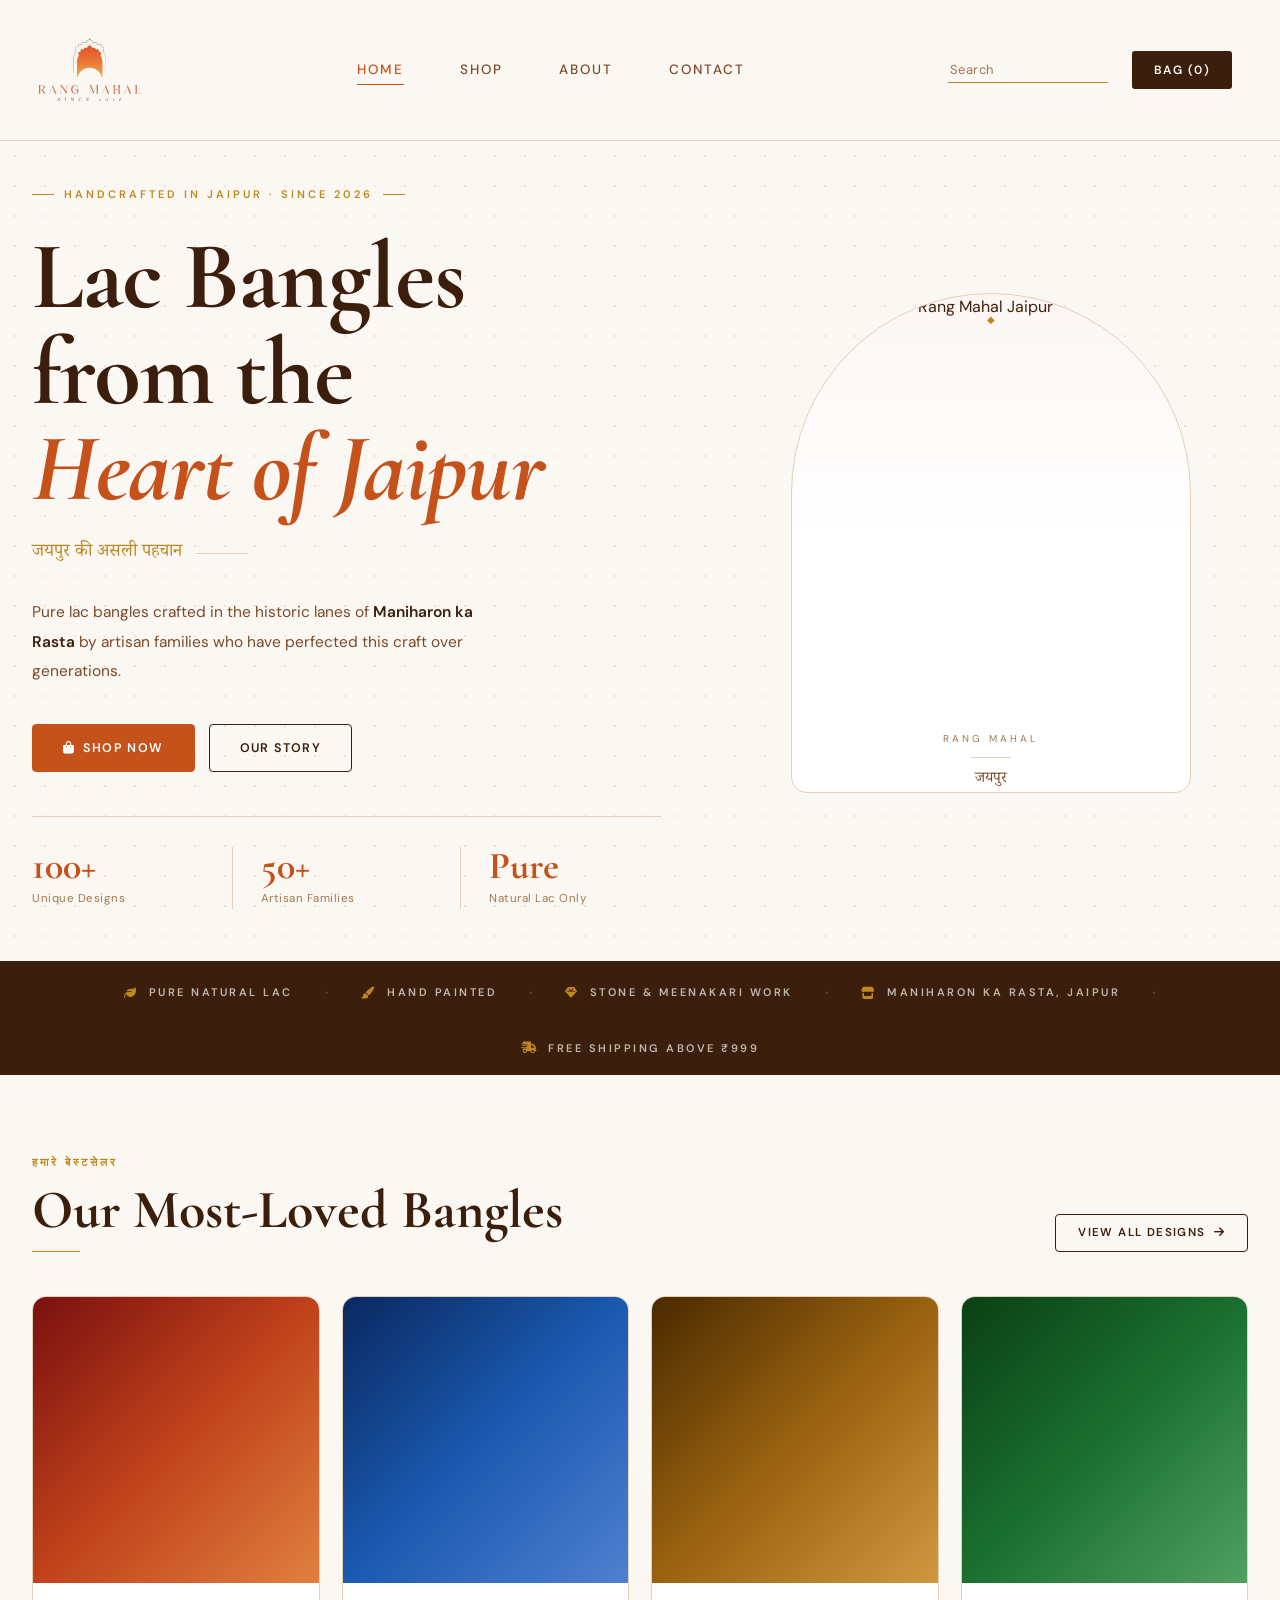
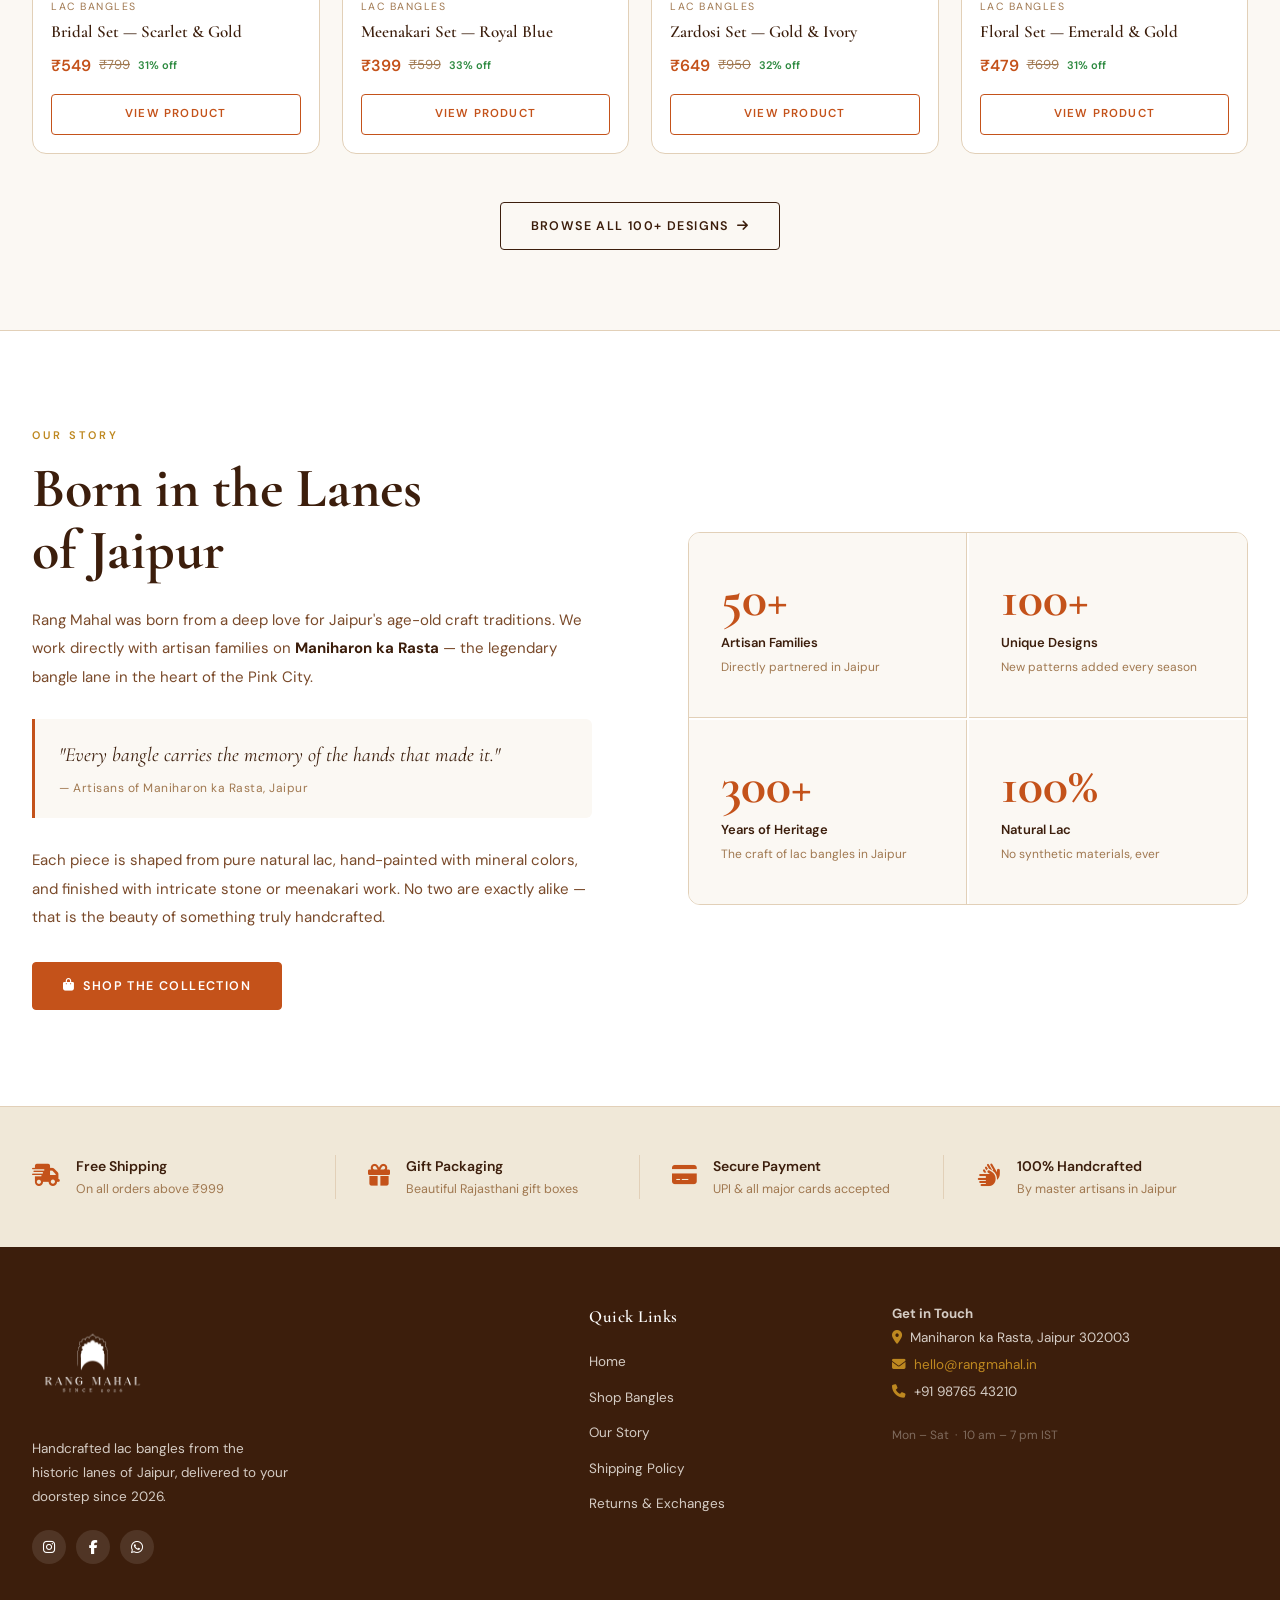
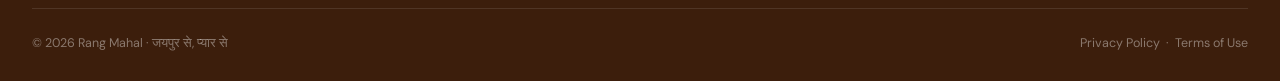
==== commit 5719629f: "Update admin panel" ====
--- a/index.html
+++ b/index.html
@@ -433,7 +433,7 @@
     <span class="craft-sep">·</span>
     <div class="craft-item"><i class="fas fa-store"></i> Maniharon ka Rasta, Jaipur</div>
     <span class="craft-sep">·</span>
-    <div class="craft-item"><i class="fas fa-truck-fast"></i> Free Shipping above ₹999</div>
+    <div class="craft-item"><i class="fas fa-truck-fast"></i> <span id="free-ship-text">Free Shipping above ₹999</span></div>
   </div>
 </div>
 
@@ -453,76 +453,11 @@
       </a>
     </div>
 
-    <div class="grid-4">
-      <div class="card">
-        <div class="card-img">
-          <div class="ph ph-red"></div>
-          <div class="card-badge badge-hot">Bestseller</div>
-          <button class="card-wish"><i class="far fa-heart"></i></button>
-        </div>
-        <div class="card-body">
-          <div class="card-sub">Lac Bangles</div>
-          <div class="card-name">Bridal Set — Scarlet &amp; Gold</div>
-          <div class="card-price">
-            <span class="price-now">₹549</span>
-            <span class="price-was">₹799</span>
-            <span class="price-off">31% off</span>
-          </div>
-        </div>
-        <div class="card-footer"><button class="card-btn" onclick="addCart(this)">Add to Cart</button></div>
-      </div>
-
-      <div class="card">
-        <div class="card-img">
-          <div class="ph ph-blue"></div>
-          <button class="card-wish"><i class="far fa-heart"></i></button>
-        </div>
-        <div class="card-body">
-          <div class="card-sub">Lac Bangles</div>
-          <div class="card-name">Meenakari Set — Royal Blue</div>
-          <div class="card-price">
-            <span class="price-now">₹399</span>
-            <span class="price-was">₹599</span>
-            <span class="price-off">33% off</span>
-          </div>
-        </div>
-        <div class="card-footer"><button class="card-btn" onclick="addCart(this)">Add to Cart</button></div>
-      </div>
-
-      <div class="card">
-        <div class="card-img">
-          <div class="ph ph-gold"></div>
-          <div class="card-badge badge-new">New</div>
-          <button class="card-wish"><i class="far fa-heart"></i></button>
-        </div>
-        <div class="card-body">
-          <div class="card-sub">Lac Bangles</div>
-          <div class="card-name">Zardosi Set — Gold &amp; Ivory</div>
-          <div class="card-price">
-            <span class="price-now">₹649</span>
-            <span class="price-was">₹950</span>
-            <span class="price-off">32% off</span>
-          </div>
-        </div>
-        <div class="card-footer"><button class="card-btn" onclick="addCart(this)">Add to Cart</button></div>
-      </div>
-
-      <div class="card">
-        <div class="card-img">
-          <div class="ph ph-green"></div>
-          <button class="card-wish"><i class="far fa-heart"></i></button>
-        </div>
-        <div class="card-body">
-          <div class="card-sub">Lac Bangles</div>
-          <div class="card-name">Floral Set — Emerald &amp; Gold</div>
-          <div class="card-price">
-            <span class="price-now">₹479</span>
-            <span class="price-was">₹699</span>
-            <span class="price-off">31% off</span>
-          </div>
-        </div>
-        <div class="card-footer"><button class="card-btn" onclick="addCart(this)">Add to Cart</button></div>
-      </div>
+    <div class="grid-4" id="homeProducts">
+      <div class="card"><div class="card-img"><div class="ph ph-red"></div><button class="card-wish"><i class="far fa-heart"></i></button></div><div class="card-body"><div class="card-sub">Lac Bangles</div><div class="card-name">Bridal Set — Scarlet &amp; Gold</div><div class="card-price"><span class="price-now">₹549</span><span class="price-was">₹799</span><span class="price-off">31% off</span></div></div><div class="card-footer"><a href="product.html" class="card-btn" style="display:block;text-align:center;padding:10px;">View Product</a></div></div>
+      <div class="card"><div class="card-img"><div class="ph ph-blue"></div><button class="card-wish"><i class="far fa-heart"></i></button></div><div class="card-body"><div class="card-sub">Lac Bangles</div><div class="card-name">Meenakari Set — Royal Blue</div><div class="card-price"><span class="price-now">₹399</span><span class="price-was">₹599</span><span class="price-off">33% off</span></div></div><div class="card-footer"><a href="product.html" class="card-btn" style="display:block;text-align:center;padding:10px;">View Product</a></div></div>
+      <div class="card"><div class="card-img"><div class="ph ph-gold"></div><button class="card-wish"><i class="far fa-heart"></i></button></div><div class="card-body"><div class="card-sub">Lac Bangles</div><div class="card-name">Zardosi Set — Gold &amp; Ivory</div><div class="card-price"><span class="price-now">₹649</span><span class="price-was">₹950</span><span class="price-off">32% off</span></div></div><div class="card-footer"><a href="product.html" class="card-btn" style="display:block;text-align:center;padding:10px;">View Product</a></div></div>
+      <div class="card"><div class="card-img"><div class="ph ph-green"></div><button class="card-wish"><i class="far fa-heart"></i></button></div><div class="card-body"><div class="card-sub">Lac Bangles</div><div class="card-name">Floral Set — Emerald &amp; Gold</div><div class="card-price"><span class="price-now">₹479</span><span class="price-was">₹699</span><span class="price-off">31% off</span></div></div><div class="card-footer"><a href="product.html" class="card-btn" style="display:block;text-align:center;padding:10px;">View Product</a></div></div>
     </div>
 
     <div style="text-align:center; margin-top:48px;">
@@ -635,9 +570,9 @@
         delivered to your doorstep since 2026.
       </p>
       <div class="footer-socials">
-        <a href="#" class="social-btn"><i class="fab fa-instagram"></i></a>
-        <a href="#" class="social-btn"><i class="fab fa-facebook-f"></i></a>
-        <a href="#" class="social-btn"><i class="fab fa-whatsapp"></i></a>
+        <a href="#" class="social-btn" id="social-instagram"><i class="fab fa-instagram"></i></a>
+        <a href="#" class="social-btn" id="social-facebook"><i class="fab fa-facebook-f"></i></a>
+        <a href="#" class="social-btn" id="social-whatsapp"><i class="fab fa-whatsapp"></i></a>
       </div>
     </div>
 
@@ -654,9 +589,9 @@
 
     <div class="footer-contact">
       <h5>Get in Touch</h5>
-      <p><i class="fas fa-location-dot" style="color:var(--gold);margin-right:8px;"></i>Maniharon ka Rasta, Jaipur 302003</p>
-      <p><i class="fas fa-envelope"     style="color:var(--gold);margin-right:8px;"></i><a href="mailto:hello@rangmahal.in">hello@rangmahal.in</a></p>
-      <p><i class="fas fa-phone"        style="color:var(--gold);margin-right:8px;"></i>+91 98765 43210</p>
+      <p><i class="fas fa-location-dot" style="color:var(--gold);margin-right:8px;"></i><span id="footer-address">Maniharon ka Rasta, Jaipur 302003</span></p>
+      <p><i class="fas fa-envelope"     style="color:var(--gold);margin-right:8px;"></i><a href="mailto:hello@rangmahal.in" id="footer-email">hello@rangmahal.in</a></p>
+      <p><i class="fas fa-phone"        style="color:var(--gold);margin-right:8px;"></i><span id="footer-phone">+91 98765 43210</span></p>
       <p style="margin-top:18px;font-size:12px;color:rgba(251,248,243,0.35);">Mon – Sat &nbsp;·&nbsp; 10 am – 7 pm IST</p>
     </div>
   </div>
@@ -690,5 +625,6 @@
     if (!e.target.closest('.navbar') && !e.target.closest('.mobile-menu')) closeMenu();
   });
 </script>
+<script src="assets/js/sync.js"></script>
 </body>
 </html>
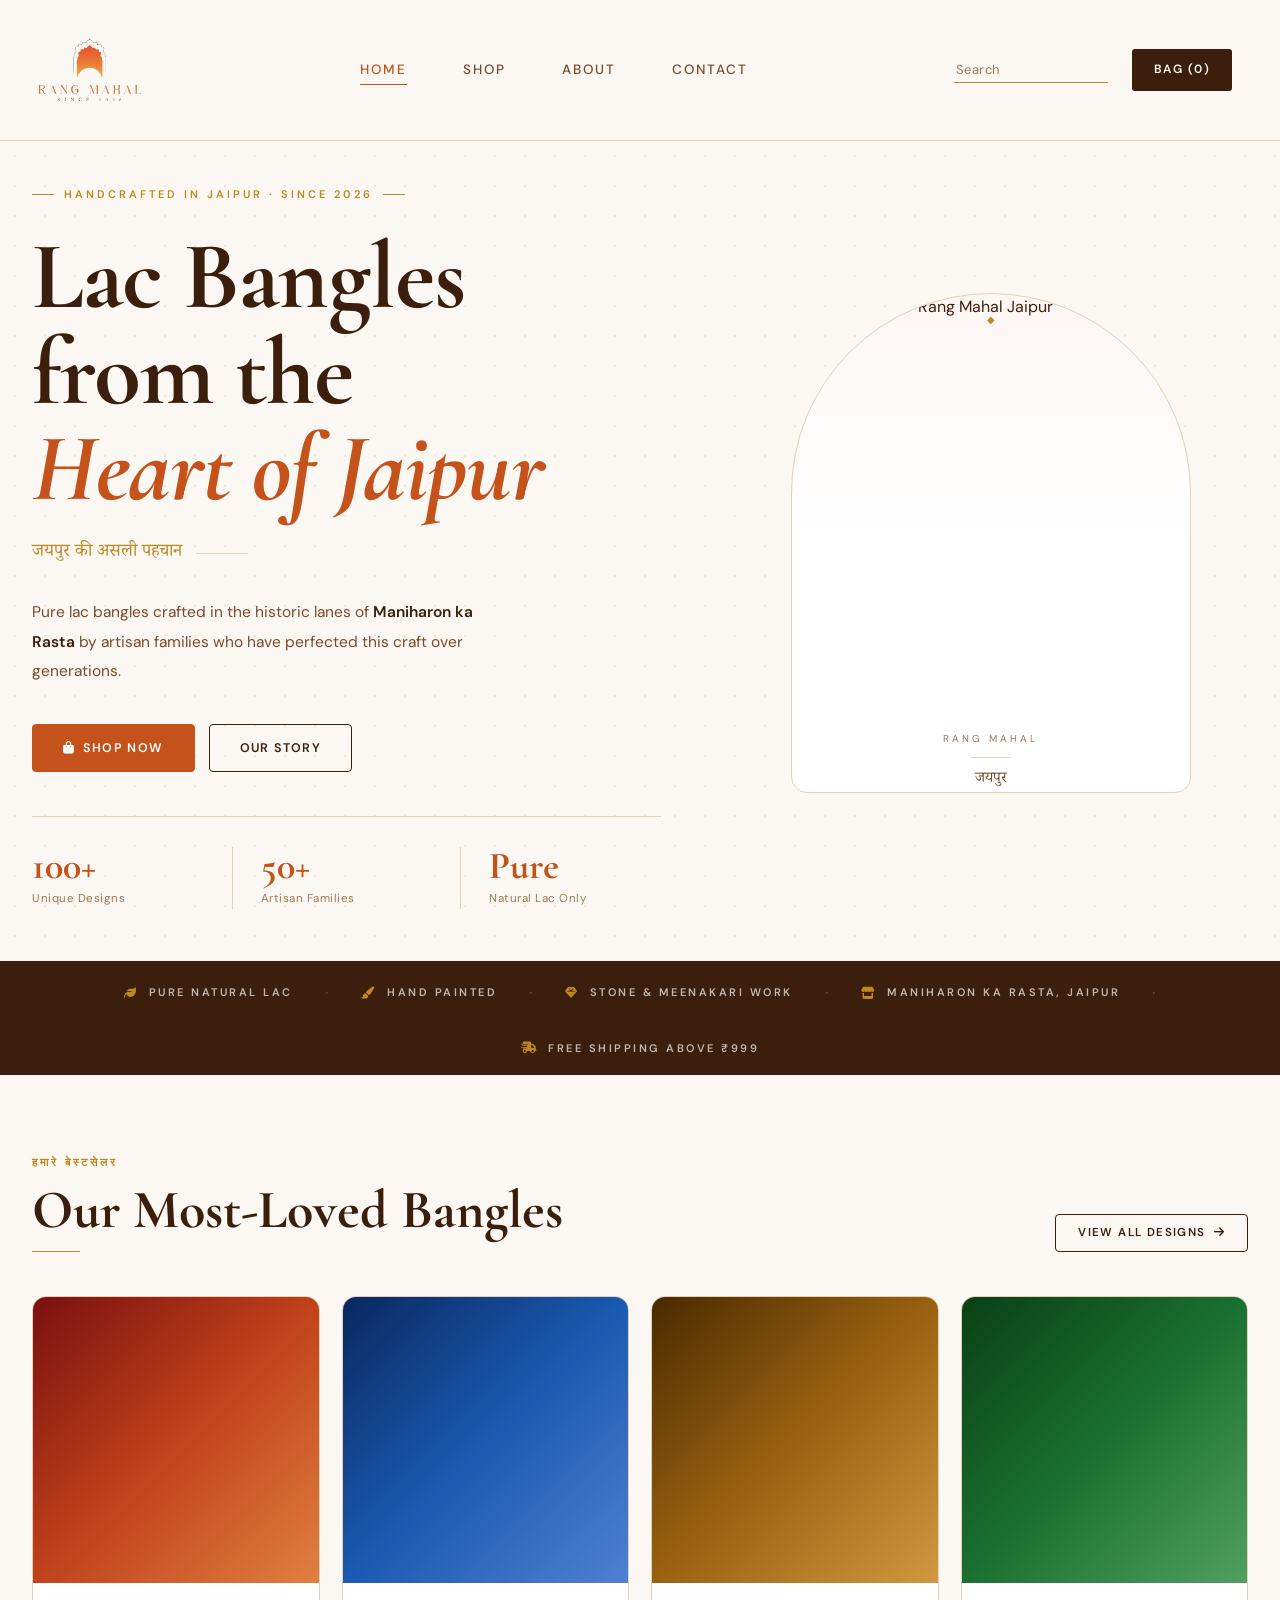
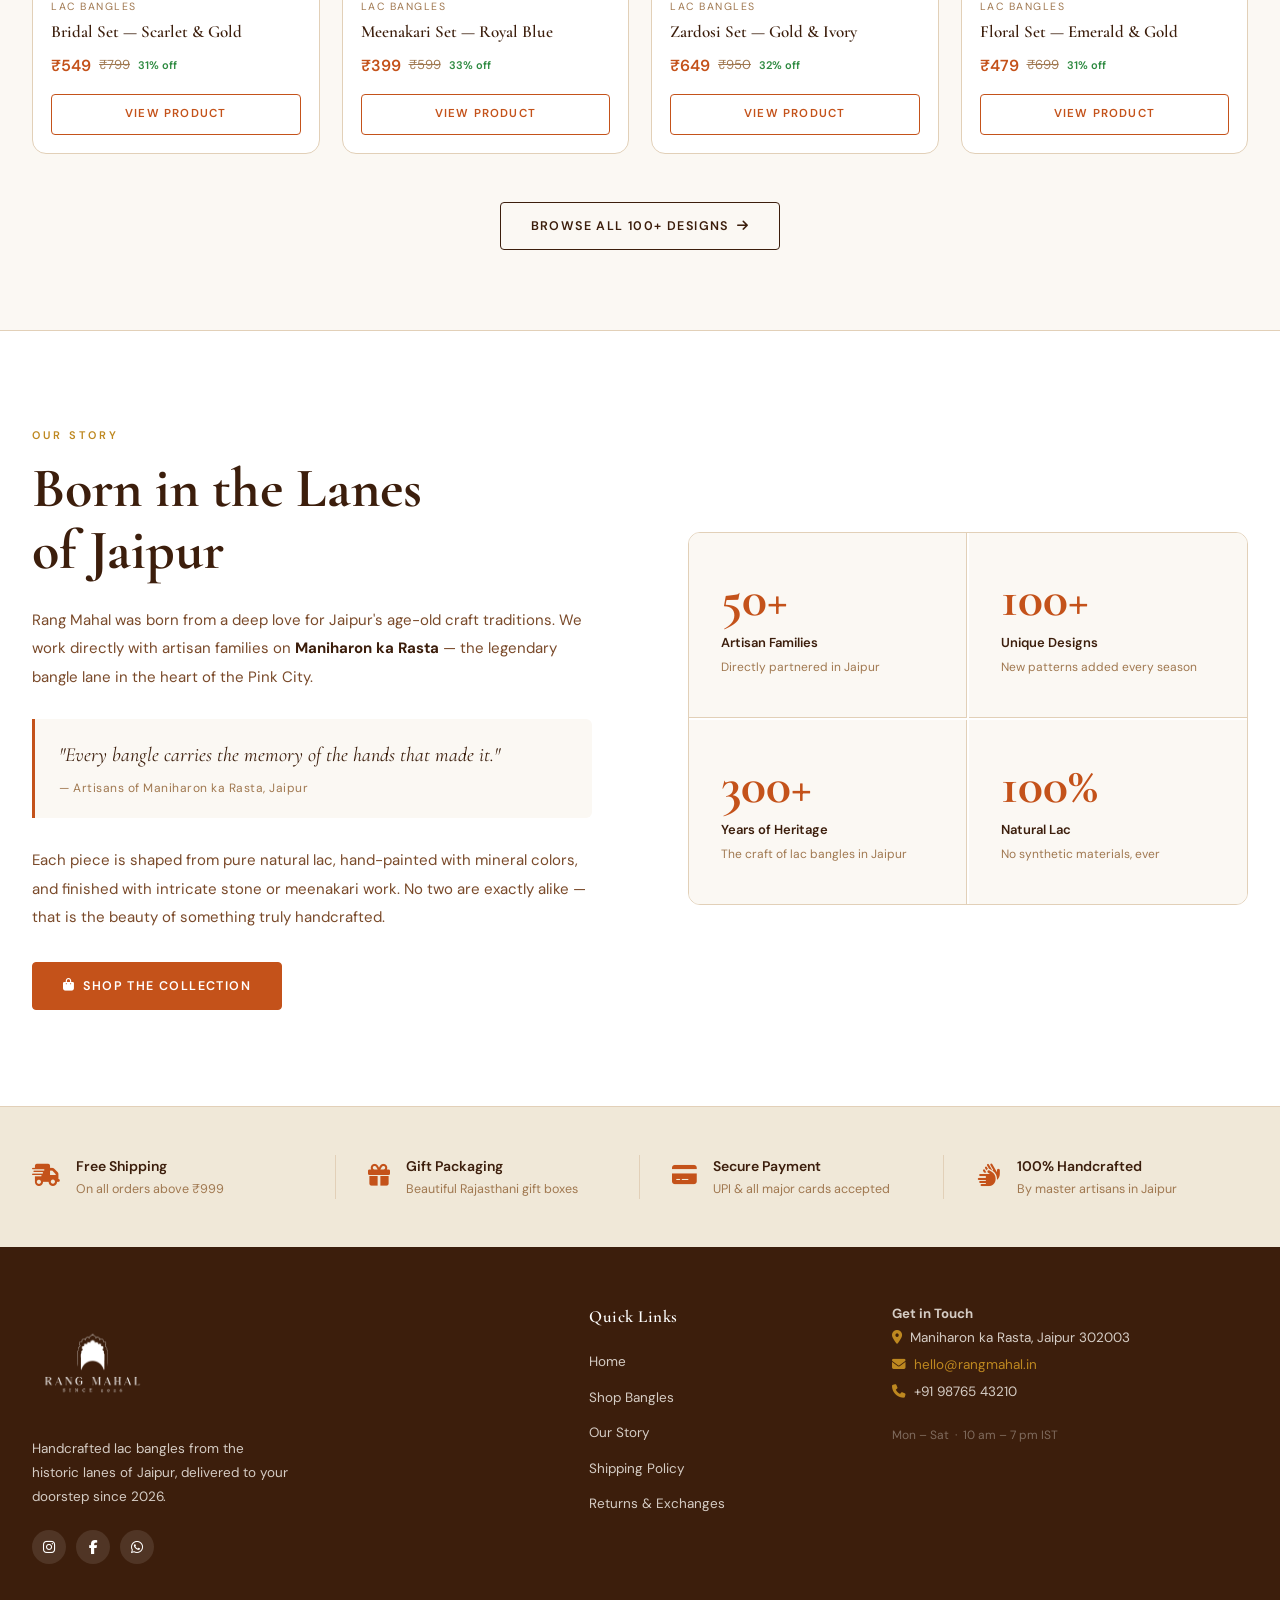
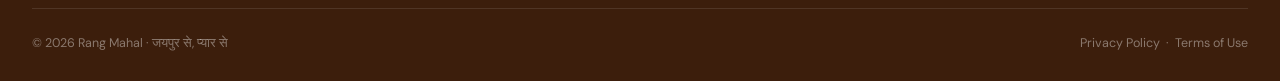
==== commit a61e2606: "Cart page added and update the product detail page" ====
--- a/index.html
+++ b/index.html
@@ -1,5 +1,6 @@
 <!DOCTYPE html>
 <html lang="en">
+<!-- v2 -->
 <head>
   <meta charset="UTF-8" />
   <meta name="viewport" content="width=device-width, initial-scale=1.0" />
@@ -99,7 +100,7 @@
     }
 
     .arch-frame {
-      width: 400px; height: 500px;
+      width: min(400px, 80vw); height: min(500px, 100vw);
       border-radius: 200px 200px 16px 16px;
       border: 1.5px solid var(--border);
       background: var(--white);
@@ -279,45 +280,70 @@
        RESPONSIVE
     ════════════════════════════════════════ */
     @media (max-width: 960px) {
-      .hero-wrap    { grid-template-columns: 1fr; }
+      .hero-wrap    { grid-template-columns: 1fr; gap: 40px; }
       .hero-visual  { display: none; }
-      .about-inner  { grid-template-columns: 1fr; gap: 48px; }
-      .promise-row  { grid-template-columns: repeat(2,1fr); gap: 24px; }
+      .about-inner  { grid-template-columns: 1fr; gap: 40px; }
+      .promise-row  { grid-template-columns: repeat(2,1fr); gap: 20px; }
       .promise-item { padding: 0; border-right: none; }
     }
-    @media (max-width: 600px) {
-      .hero         { padding: 40px 20px 48px; }
-      .hero-h1      { font-size: 40px; letter-spacing: 0; }
-      .hero-eyebrow { font-size: 10px; margin-bottom: 18px; }
-      .hero-hindi   { font-size: 15px; margin-bottom: 22px; }
-      .hero-desc    { font-size: 14px; margin-bottom: 28px; }
+    @media (max-width: 768px) {
+      .hero         { padding: 32px 20px 40px; }
+      .hero-h1      { font-size: 38px; letter-spacing: 0; }
+      .hero-eyebrow { font-size: 10px; margin-bottom: 16px; }
+      .hero-hindi   { font-size: 15px; margin-bottom: 20px; }
+      .hero-desc    { font-size: 14px; margin-bottom: 24px; line-height: 1.7; }
       .hero-ctas    { gap: 10px; }
-      .hero-ctas .btn { padding: 11px 22px; font-size: 11.5px; }
-      .hero-stats   { gap: 16px; flex-wrap: wrap; }
-      .hero-stat    { border-right: none; padding-right: 0; flex: 0 0 auto; }
-      .stat-n       { font-size: 30px; }
-
-      .about-section { padding: 52px 20px; }
-      .about-h2      { font-size: 32px; }
+      .hero-ctas .btn { padding: 12px 20px; font-size: 11px; width: 100%; justify-content: center; }
+      .hero-stats   { gap: 0; flex-wrap: nowrap; }
+      .hero-stat    { border-right: 1px solid var(--border); padding-right: 16px; margin-right: 16px; }
+      .hero-stat:last-child { border-right: none; padding-right: 0; margin-right: 0; }
+      .stat-n       { font-size: 28px; }
+      .stat-l       { font-size: 10px; }
+
+      .about-section { padding: 48px 20px; }
+      .about-h2      { font-size: 28px; }
+      .about-p       { font-size: 14px; }
+      .about-quote p { font-size: 17px; }
       .about-stats   { grid-template-columns: 1fr 1fr; }
-      .about-stat    { padding: 28px 20px; }
-      .about-stat-n  { font-size: 38px; }
+      .about-stat    { padding: 24px 18px; }
+      .about-stat-n  { font-size: 36px; }
       .about-stat:nth-child(2) { border-right: none; }
       .about-stat:nth-child(3) { border-bottom: 1px solid var(--border); }
 
-      .products-section { padding: 48px 20px; }
-      .craft-band        { padding: 14px 20px; }
-      .craft-item        { font-size: 10px; }
-      .craft-sep         { display: none; }
-
-      .promise-section { padding: 36px 20px; }
-      .promise-row     { grid-template-columns: 1fr 1fr; gap: 20px; }
-      .promise-item    { flex-direction: column; gap: 8px; }
-    }
-    @media (max-width: 380px) {
-      .hero-h1  { font-size: 34px; }
+      .products-section { padding: 40px 20px; }
+      .sec-head-split   { flex-direction: column; align-items: flex-start; gap: 14px; }
+      .craft-band       { padding: 14px 16px; }
+      .craft-item       { font-size: 9px; letter-spacing: 1.5px; }
+      .craft-sep        { display: none; }
+
+      .promise-section  { padding: 32px 20px; }
+      .promise-row      { grid-template-columns: 1fr 1fr; gap: 16px; }
+      .promise-item     { gap: 10px; padding: 0; }
+      .promise-title    { font-size: 13px; }
+      .promise-sub      { font-size: 11.5px; }
+    }
+    @media (max-width: 480px) {
+      .hero           { padding: 28px 16px 36px; }
+      .hero-h1        { font-size: 32px; }
+      .hero-stats     { flex-direction: column; gap: 12px; }
+      .hero-stat      { border-right: none; padding-right: 0; margin-right: 0; border-bottom: 1px solid var(--border); padding-bottom: 12px; margin-bottom: 0; display: flex; align-items: baseline; gap: 10px; }
+      .hero-stat:last-child { border-bottom: none; padding-bottom: 0; }
+
+      .about-section  { padding: 40px 16px; }
+      .about-h2       { font-size: 26px; }
+      .about-stats    { grid-template-columns: 1fr 1fr; }
+      .about-stat     { padding: 18px 14px; }
+      .about-stat-n   { font-size: 30px; }
+
+      .products-section { padding: 36px 16px; }
+      .craft-band     { padding: 12px 16px; }
+      .promise-section { padding: 28px 16px; }
+      .promise-row    { grid-template-columns: 1fr; gap: 14px; }
+      .promise-item   { flex-direction: row; gap: 12px; }
+    }
+    @media (max-width: 360px) {
+      .hero-h1    { font-size: 28px; }
       .about-stats { grid-template-columns: 1fr; }
-      .about-stat:nth-child(3) { border-bottom: none; }
     }
   </style>
 </head>
@@ -339,7 +365,7 @@
       <div class="nav-search">
         <input type="text" placeholder="Search" class="nav-search-input" />
       </div>
-      <button class="nav-bag" id="navBag">Bag (0)</button>
+      <a href="cart.html" class="nav-bag" id="navBag">Bag (0)</a>
       <button class="nav-hamburger" id="menuBtn" aria-label="Menu" onclick="toggleMenu()">
         <span></span><span></span><span></span>
       </button>
@@ -369,14 +395,14 @@
     <div class="hero-text">
       <div class="hero-eyebrow">Handcrafted in Jaipur · Since 2026</div>
 
-      <h1 class="hero-h1">
+      <h1 class="hero-h1" id="hero-title">
         Lac Bangles<br />from the<br /><em>Heart of Jaipur</em>
       </h1>
 
       <!-- Hindi — one line only -->
-      <div class="hero-hindi">जयपुर की असली पहचान</div>
-
-      <p class="hero-desc">
+      <div class="hero-hindi" id="hero-hindi">जयपुर की असली पहचान</div>
+
+      <p class="hero-desc" id="hero-desc">
         Pure lac bangles crafted in the historic lanes of
         <strong>Maniharon ka Rasta</strong> by artisan families who have
         perfected this craft over generations.
@@ -409,6 +435,7 @@
     <div class="hero-visual">
       <div class="arch-frame">
         <img
+          id="hero-image"
           src="https://images.pexels.com/photos/36406040/pexels-photo-36406040.jpeg?auto=compress&cs=tinysrgb&w=400&h=380&fit=crop"
           alt="Lac Bangles — Rang Mahal Jaipur"
           class="arch-img"
@@ -476,20 +503,20 @@
 
     <div class="about-text">
       <div class="about-tag">Our Story</div>
-      <h2 class="about-h2">Born in the Lanes<br />of Jaipur</h2>
-
-      <p class="about-p">
+      <h2 class="about-h2" id="about-title">Born in the Lanes<br />of Jaipur</h2>
+
+      <p class="about-p" id="about-p1">
         Rang Mahal was born from a deep love for Jaipur's age-old craft traditions.
         We work directly with artisan families on <strong>Maniharon ka Rasta</strong> —
         the legendary bangle lane in the heart of the Pink City.
       </p>
 
       <div class="about-quote">
-        <p>"Every bangle carries the memory of the hands that made it."</p>
-        <small>— Artisans of Maniharon ka Rasta, Jaipur</small>
-      </div>
-
-      <p class="about-p">
+        <p id="about-quote">"Every bangle carries the memory of the hands that made it."</p>
+        <small id="about-quote-author">— Artisans of Maniharon ka Rasta, Jaipur</small>
+      </div>
+
+      <p class="about-p" id="about-p2">
         Each piece is shaped from pure natural lac, hand-painted with mineral colors,
         and finished with intricate stone or meenakari work. No two are exactly alike —
         that is the beauty of something truly handcrafted.
@@ -603,14 +630,14 @@
 </footer>
 
 <script>
-  let cartCount = 0;
+  (function(){
+    var c = localStorage.getItem('rm_cart');
+    var total = c ? JSON.parse(c).reduce(function(s,i){return s+i.qty;},0) : 0;
+    var el = document.getElementById('navBag');
+    if(el) el.textContent = 'Bag (' + total + ')';
+  })();
+
   function addCart(btn) {
-    cartCount++;
-    document.getElementById('navBag').textContent = 'Bag (' + cartCount + ')';
-    const orig = btn.textContent;
-    btn.textContent = '✓ Added';
-    btn.style.cssText = 'background:#2D8A40;color:#fff;border-color:#2D8A40;';
-    setTimeout(() => { btn.textContent = orig; btn.style.cssText = ''; }, 1800);
   }
 
   function toggleMenu() {
@@ -624,7 +651,51 @@
   document.addEventListener('click', function(e) {
     if (!e.target.closest('.navbar') && !e.target.closest('.mobile-menu')) closeMenu();
   });
+
+  // ── Sync admin data from localStorage ──
+  (function(){
+    try {
+      var el, d;
+      // Settings → footer
+      d = localStorage.getItem('rm_settings');
+      if(d) {
+        var s = JSON.parse(d);
+        el = document.getElementById('footer-address'); if(el && s.address) el.textContent = s.address;
+        el = document.getElementById('footer-email');   if(el && s.email){ el.textContent = s.email; el.href = 'mailto:' + s.email; }
+        el = document.getElementById('footer-phone');   if(el && s.phone) el.textContent = s.phone;
+        el = document.getElementById('social-instagram'); if(el && s.instagram) el.href = s.instagram;
+        el = document.getElementById('social-facebook');  if(el && s.facebook) el.href = s.facebook;
+        el = document.getElementById('social-whatsapp');  if(el && s.whatsapp){ el.href = 'https://wa.me/' + s.whatsapp.replace(/[^0-9]/g,''); }
+        el = document.getElementById('free-ship-text');   if(el && s.freeShippingMin) el.textContent = 'Free shipping on orders above ₹' + s.freeShippingMin;
+      }
+      // Homepage content → hero + about
+      d = localStorage.getItem('rm_homepage');
+      if(d) {
+        var h = JSON.parse(d);
+        el = document.getElementById('hero-title');  if(el && h.heroTitle) el.innerHTML = h.heroTitle;
+        el = document.getElementById('hero-hindi');  if(el && h.heroHindi) el.textContent = h.heroHindi;
+        el = document.getElementById('hero-desc');   if(el && h.heroDesc) el.textContent = h.heroDesc;
+        el = document.getElementById('hero-image');  if(el && h.heroImage) el.src = h.heroImage;
+        el = document.getElementById('about-title'); if(el && h.aboutTitle) el.textContent = h.aboutTitle;
+        el = document.getElementById('about-p1');    if(el && h.aboutP1) el.textContent = h.aboutP1;
+        el = document.getElementById('about-p2');    if(el && h.aboutP2) el.textContent = h.aboutP2;
+        el = document.getElementById('about-quote'); if(el && h.aboutQuote) el.textContent = '"' + h.aboutQuote + '"';
+        el = document.getElementById('about-quote-author'); if(el && h.aboutQuoteAuthor) el.textContent = h.aboutQuoteAuthor;
+      }
+      // Products → cards with images
+      var pd = localStorage.getItem('rm_products');
+      if(!pd) return;
+      var products = JSON.parse(pd).filter(function(p){ return p.status === 'active'; });
+      if(!products.length) return;
+      function card(p){
+        var off = p.mrp > p.price ? Math.round((1 - p.price/p.mrp)*100) : 0;
+        var img = p.images && p.images[0] ? '<img src="'+p.images[0]+'" style="width:100%;height:100%;object-fit:cover;">' : '<div class="ph '+(p.color||'ph-gold')+'"></div>';
+        return '<div class="card"><div class="card-img">'+img+'</div><div class="card-body"><div class="card-sub">'+p.category+'</div><div class="card-name">'+p.name+'</div><div class="card-price"><span class="price-now">₹'+p.price.toLocaleString('en-IN')+'</span>'+(p.mrp>p.price?'<span class="price-was">₹'+p.mrp.toLocaleString('en-IN')+'</span>':'')+(off?'<span class="price-off">'+off+'% off</span>':'')+'</div></div><div class="card-footer"><a href="product.html?id='+p.id+'" class="card-btn" style="display:block;text-align:center;padding:10px;">View Product</a></div></div>';
+      }
+      var g = document.getElementById('homeProducts');
+      if(g) g.innerHTML = products.slice(0,4).map(card).join('');
+    } catch(e){}
+  })();
 </script>
-<script src="assets/js/sync.js"></script>
 </body>
 </html>
--- a/assets/css/styles.css
+++ b/assets/css/styles.css
@@ -63,7 +63,7 @@
   display: flex; align-items: center;
   border-bottom: 1.5px solid var(--gold);
   padding: 4px 2px;
-  width: 160px;
+  width: clamp(100px, 12vw, 160px);
   transition: border-color var(--t);
 }
 .nav-search:focus-within { border-color: var(--orange); }
@@ -312,9 +312,9 @@
 .nav-hamburger {
   display: none;
   flex-direction: column; justify-content: center; gap: 5px;
-  width: 40px; height: 40px;
+  width: 44px; height: 44px;
   background: none; border: none; cursor: pointer;
-  padding: 8px; flex-shrink: 0;
+  padding: 10px; flex-shrink: 0;
 }
 .nav-hamburger span {
   display: block; width: 22px; height: 2px;
@@ -366,28 +366,55 @@
 /* ── Responsive ───────────────────────────────────────────── */
 @media (max-width: 1024px) {
   .grid-4 { grid-template-columns: repeat(2,1fr); }
+  .nav-wrap { padding: 0 28px; }
 }
 
 @media (max-width: 768px) {
-  /* Navbar collapses to 72px */
-  .nav-wrap      { height: 72px; padding: 0 20px; }
+  .nav-wrap      { height: 72px; padding: 0 16px; }
   .nav-logo img  { height: 58px; }
   .nav-links     { display: none; }
   .nav-search    { display: none; }
   .nav-bag       { padding: 9px 14px; font-size: 11px; letter-spacing: 1px; }
   .nav-hamburger { display: flex; }
 
-  .footer-grid   { grid-template-columns: 1fr 1fr; gap: 32px; }
+  .section       { padding: 48px 20px; }
+  .footer        { padding: 40px 20px 24px; }
+  .footer-grid   { grid-template-columns: 1fr 1fr; gap: 28px; }
+  .footer-logo img { height: 80px; }
   .grid-3        { grid-template-columns: repeat(2,1fr); }
-}
-
-@media (max-width: 520px) {
-  .section     { padding: 48px 18px; }
-  .footer      { padding: 40px 18px 24px; }
-  .footer-grid { grid-template-columns: 1fr; gap: 24px; }
-  .footer-logo img { height: 90px; }
-  .grid-4, .grid-3 { grid-template-columns: repeat(2,1fr); gap: 12px; }
-  .card-body   { padding: 12px 14px; }
-  .card-footer { padding: 0 14px 14px; }
-  .card-name   { font-size: 15px; }
-}
+  .grid-4        { gap: 14px; }
+  .card-body     { padding: 14px 14px; }
+  .card-footer   { padding: 0 14px 14px; }
+  .card-name     { font-size: 15px; }
+  .card-btn      { padding: 10px; min-height: 44px; }
+
+  .btn           { padding: 12px 24px; }
+  .sec-head      { margin-bottom: 32px; }
+}
+
+@media (max-width: 480px) {
+  .nav-wrap      { padding: 0 14px; }
+  .nav-bag       { padding: 8px 12px; font-size: 10px; }
+
+  .section       { padding: 40px 16px; }
+  .footer        { padding: 36px 16px 20px; }
+  .footer-grid   { grid-template-columns: 1fr; gap: 24px; }
+  .footer-logo img { height: 70px; }
+  .footer-bottom { flex-direction: column; text-align: center; gap: 6px; font-size: 11px; }
+  .grid-4, .grid-3 { grid-template-columns: repeat(2,1fr); gap: 10px; }
+  .card-body     { padding: 10px 12px; }
+  .card-footer   { padding: 0 12px 12px; }
+  .card-sub      { font-size: 9px; }
+  .card-name     { font-size: 14px; margin-bottom: 6px; }
+  .price-now     { font-size: 14px; }
+  .price-was     { font-size: 11px; }
+  .price-off     { font-size: 10px; }
+  .card-btn      { font-size: 10px; padding: 9px 8px; }
+
+  .btn           { padding: 11px 20px; font-size: 11.5px; }
+}
+
+@media (max-width: 360px) {
+  .grid-4, .grid-3 { gap: 8px; }
+  .card-name     { font-size: 13px; }
+}
